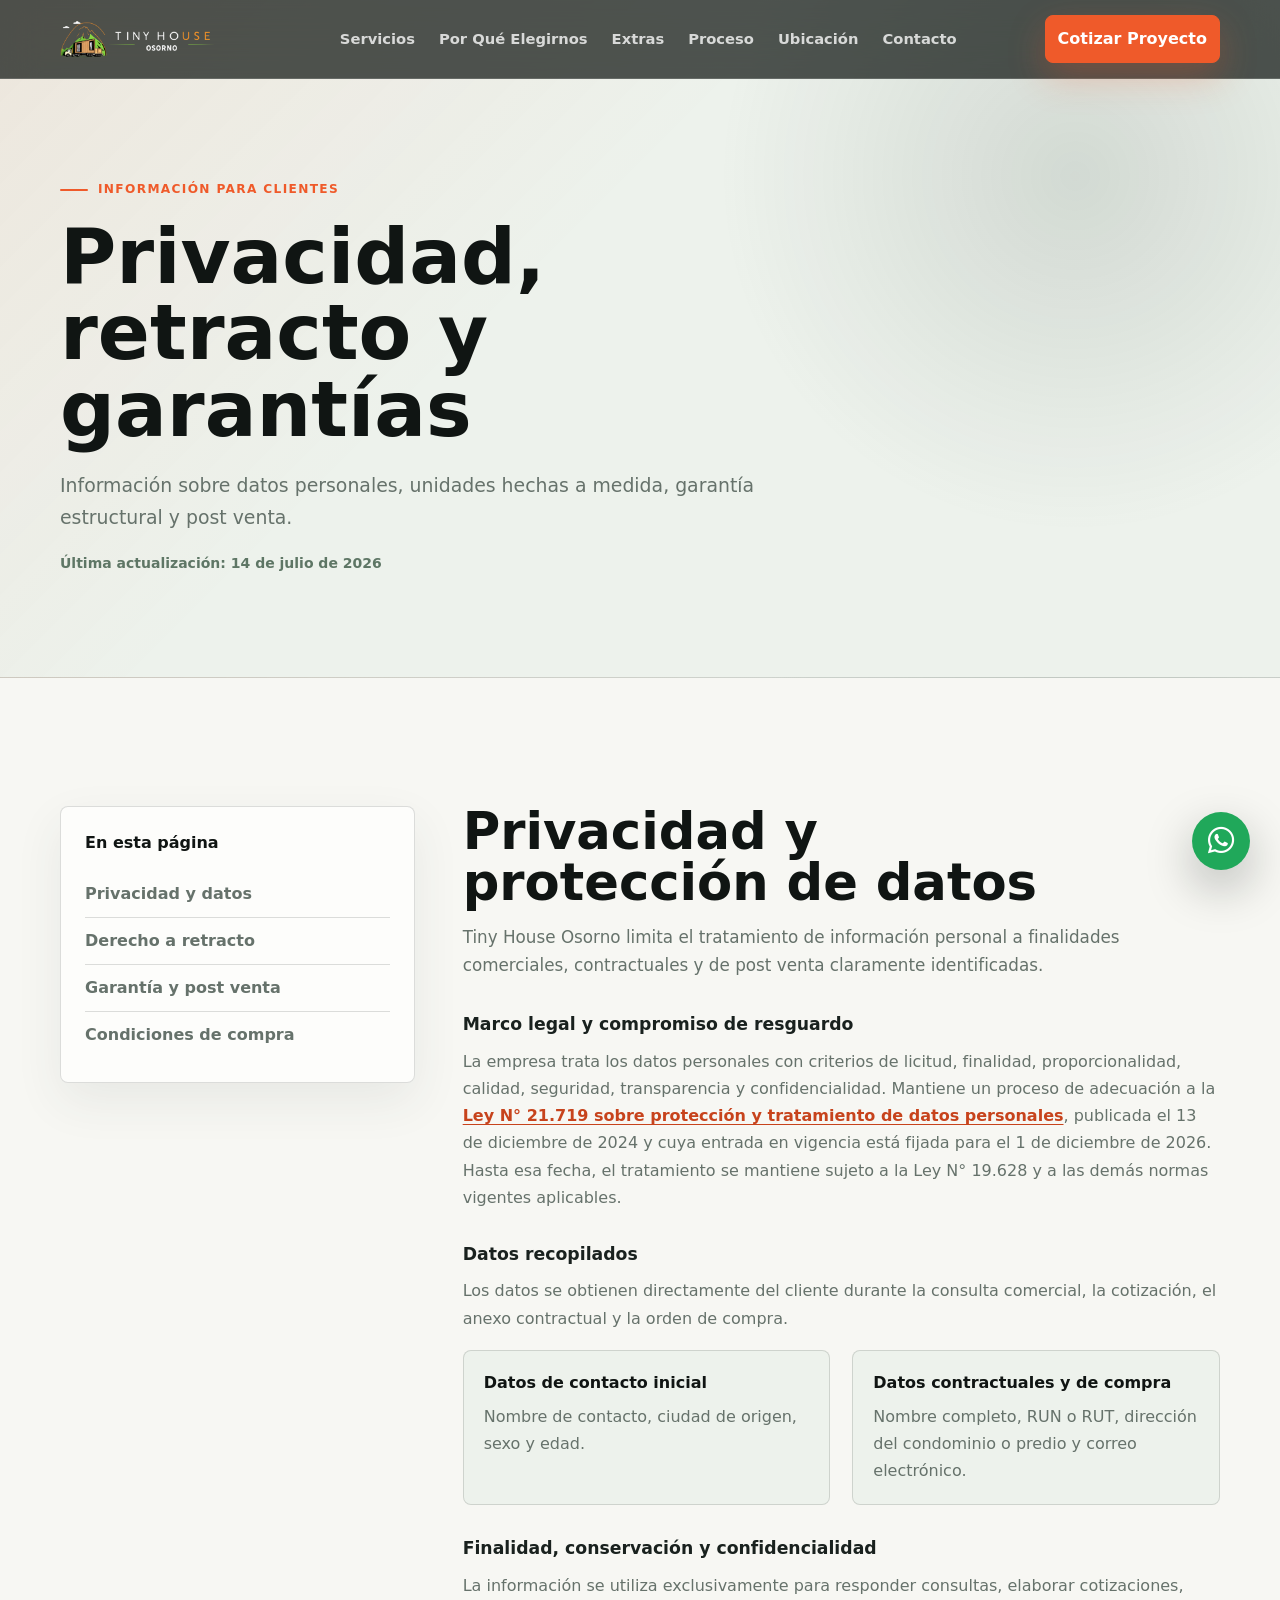
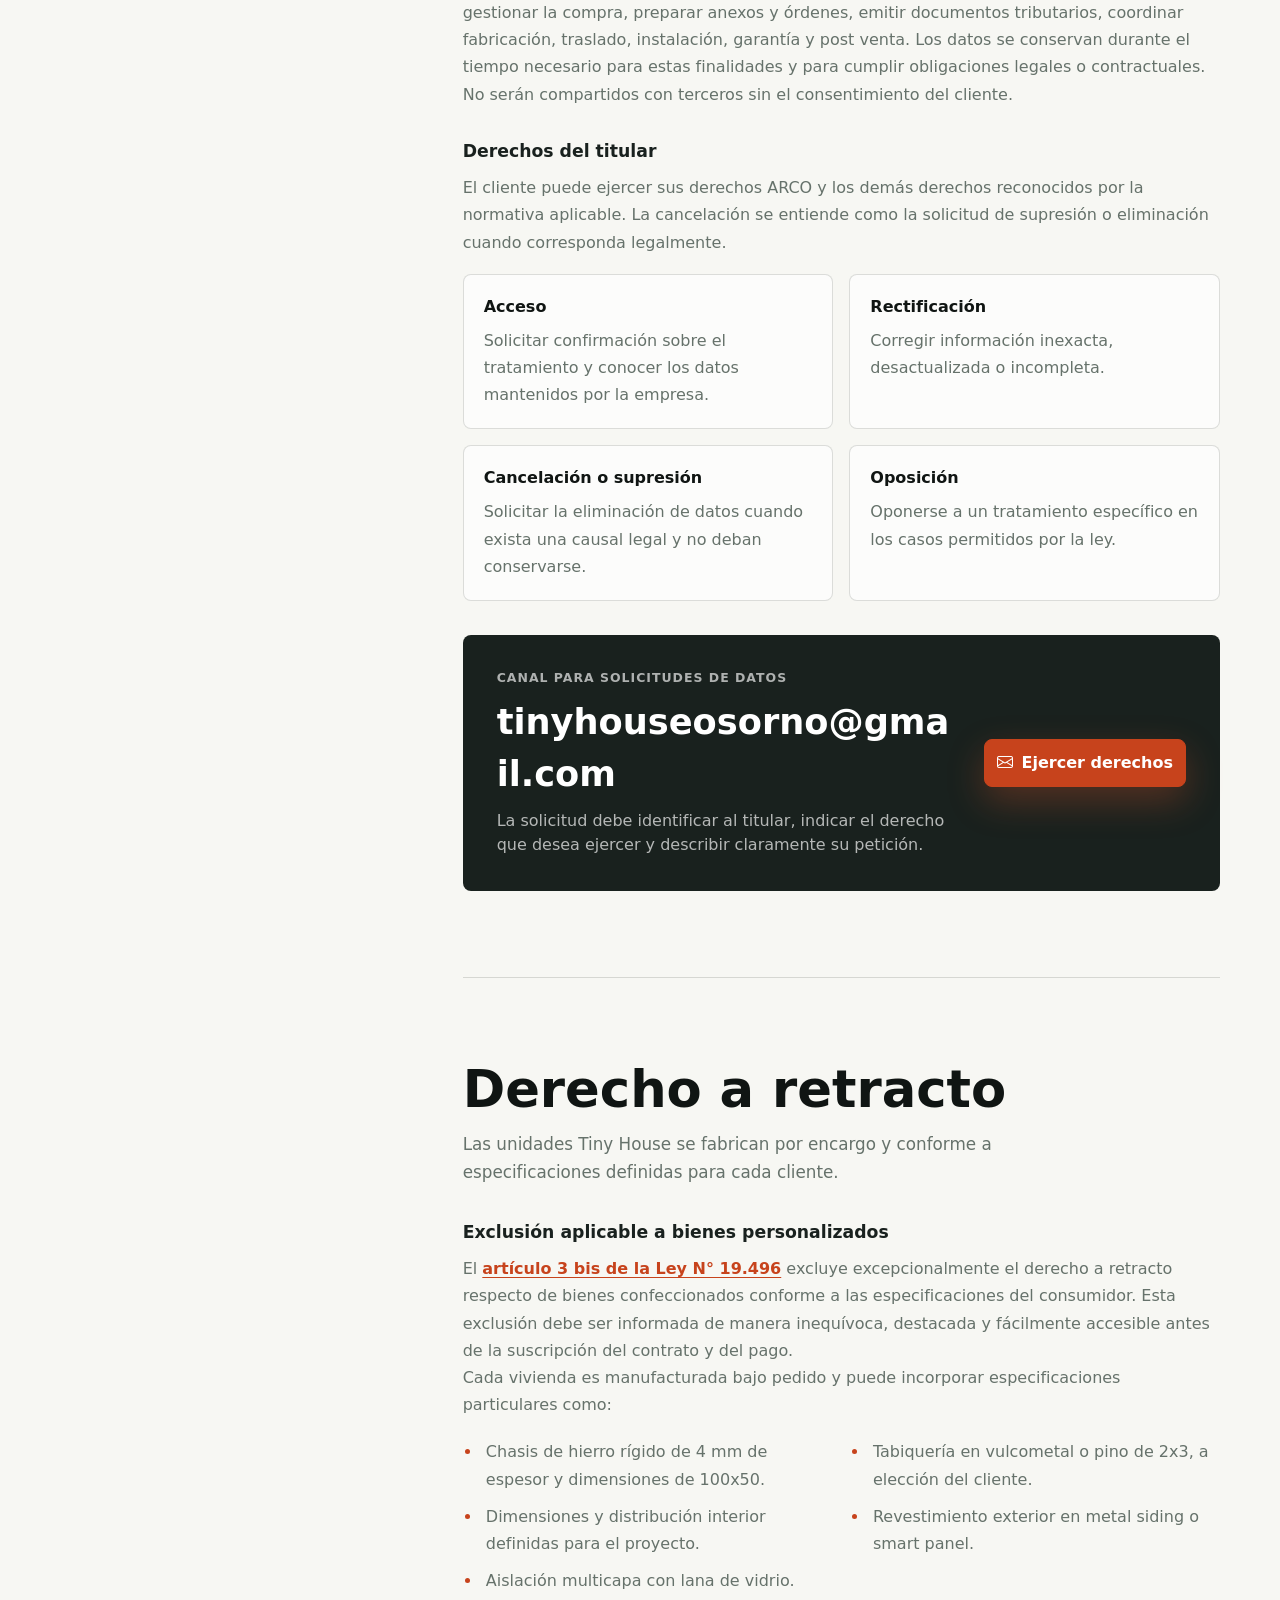
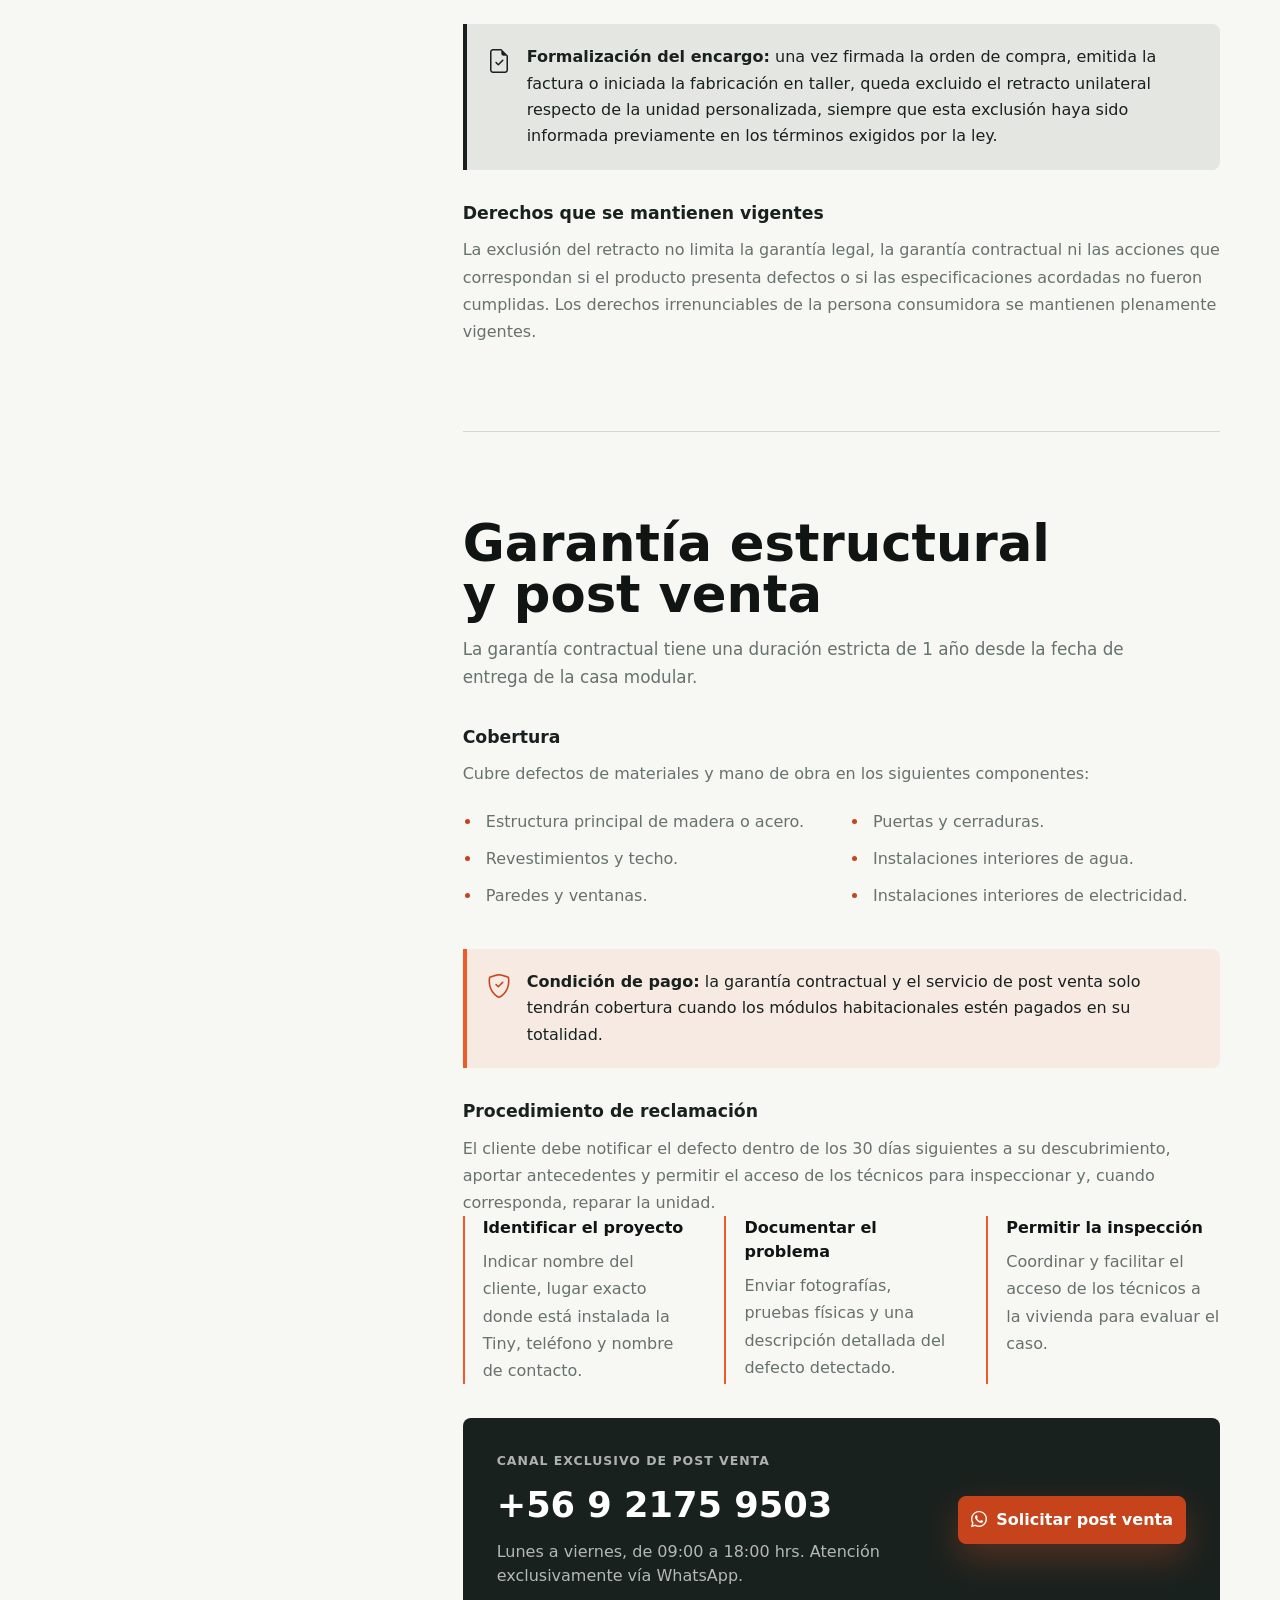
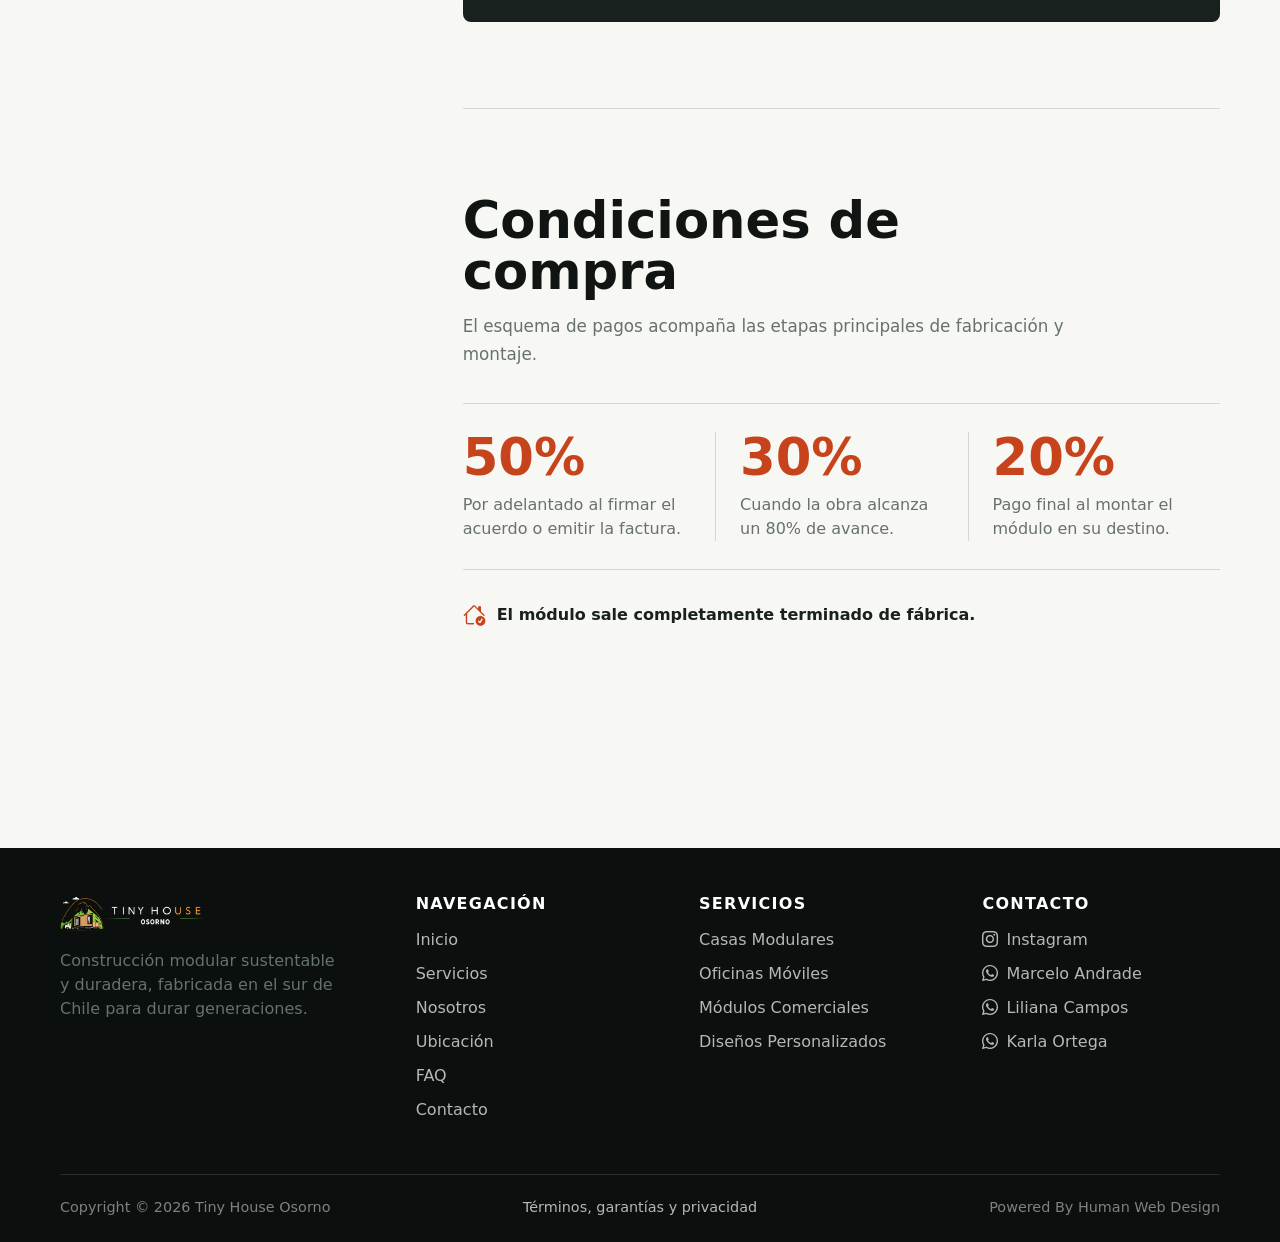
==== privacidad.html @ 7aff0726 "update cta final and privacy policy" ====
<!DOCTYPE html>
<html lang="es">
<head>
  <meta charset="UTF-8">
  <meta name="viewport" content="width=device-width, initial-scale=1.0">
  <meta name="description" content="Política de privacidad, derecho a retracto, garantías y condiciones de post venta de Tiny House Osorno.">
  <title>Privacidad, retracto y garantías | Tiny House Osorno</title>
  <link rel="preconnect" href="https://cdn.jsdelivr.net">
  <link rel="preconnect" href="https://code.jquery.com">
  <link href="https://cdn.jsdelivr.net/npm/bootstrap@5.3.3/dist/css/bootstrap.min.css" rel="stylesheet">
  <link href="https://cdn.jsdelivr.net/npm/bootstrap-icons@1.11.3/font/bootstrap-icons.min.css" rel="stylesheet">
  <link rel="stylesheet" href="assets/css/styles.css?v=20260714-cta">
  <link rel="icon" type="image/x-icon" href="assets/img/favicon.ico">
  <script src="assets/js/script.js?v=20260714-policy" defer></script>
</head>
<body>
  <a class="whatsapp-float" href="https://wa.me/56975494479?text=Hola%20Marcelo%2C%20quiero%20cotizar%20una%20Tiny%20House" target="_blank" rel="noopener" aria-label="Contactar por WhatsApp a Marcelo Andrade">
    <i class="bi bi-whatsapp" aria-hidden="true"></i>
  </a>

  <header class="site-header" id="top">
    <nav class="navbar navbar-expand-lg navbar-dark" aria-label="Navegación principal">
      <div class="container-fluid page-shell">
        <a class="navbar-brand" href="index.html#inicio" aria-label="Tiny House Osorno inicio">
          <img src="assets/img/logo.png" alt="Tiny House Osorno">
        </a>
        <button class="navbar-toggler" type="button" data-bs-toggle="collapse" data-bs-target="#mainNav" data-nav-toggle aria-controls="mainNav" aria-expanded="false" aria-label="Abrir menú">
          <span class="navbar-toggler-icon"></span>
        </button>
        <div class="collapse navbar-collapse" id="mainNav">
          <ul class="navbar-nav mx-auto">
            <li class="nav-item"><a class="nav-link" href="index.html#servicios">Servicios</a></li>
            <li class="nav-item"><a class="nav-link" href="index.html#ingenieria">Por Qué Elegirnos</a></li>
            <li class="nav-item"><a class="nav-link" href="index.html#incluye">Extras</a></li>
            <li class="nav-item"><a class="nav-link" href="index.html#proceso">Proceso</a></li>
            <li class="nav-item"><a class="nav-link" href="index.html#ubicacion">Ubicación</a></li>
            <li class="nav-item"><a class="nav-link" href="index.html#contacto">Contacto</a></li>
          </ul>
          <a class="btn btn-accent btn-nowrap" href="https://wa.me/56975494479?text=Hola%20Marcelo%2C%20quiero%20cotizar%20una%20Tiny%20House" target="_blank" rel="noopener">
            Cotizar Proyecto
          </a>
        </div>
      </div>
    </nav>
  </header>

  <main class="legal-main" id="contenido">
    <section class="legal-hero" aria-labelledby="legalTitle">
      <div class="container-fluid page-shell">
        <div class="legal-hero-copy reveal">
          <span class="section-kicker">Información para clientes</span>
          <h1 id="legalTitle">Privacidad, retracto y garantías</h1>
          <p>Información sobre datos personales, unidades hechas a medida, garantía estructural y post venta.</p>
          <small>Última actualización: 14 de julio de 2026</small>
        </div>
      </div>
    </section>

    <section class="legal-content section-pad">
      <div class="container-fluid page-shell">
        <div class="row g-4 g-lg-5 align-items-start">
          <div class="col-lg-4">
            <nav class="legal-toc reveal" aria-label="Contenido de esta página">
              <strong>En esta página</strong>
              <a href="#datos">Privacidad y datos</a>
              <a href="#retracto">Derecho a retracto</a>
              <a href="#garantia">Garantía y post venta</a>
              <a href="#compra">Condiciones de compra</a>
            </nav>
          </div>

          <div class="col-lg-8 legal-sections">
            <article class="legal-section reveal" id="datos">
              <div class="legal-section-heading">
                <div>
                  <h2>Privacidad y protección de datos</h2>
                  <p>Tiny House Osorno limita el tratamiento de información personal a finalidades comerciales, contractuales y de post venta claramente identificadas.</p>
                </div>
              </div>

              <h3>Marco legal y compromiso de resguardo</h3>
              <p>La empresa trata los datos personales con criterios de licitud, finalidad, proporcionalidad, calidad, seguridad, transparencia y confidencialidad. Mantiene un proceso de adecuación a la <a class="legal-inline-link" href="https://www.bcn.cl/leychile/navegar?idNorma=1209272" target="_blank" rel="noopener noreferrer">Ley N° 21.719 sobre protección y tratamiento de datos personales</a>, publicada el 13 de diciembre de 2024 y cuya entrada en vigencia está fijada para el 1 de diciembre de 2026. Hasta esa fecha, el tratamiento se mantiene sujeto a la Ley N° 19.628 y a las demás normas vigentes aplicables.</p>

              <h3>Datos recopilados</h3>
              <p>Los datos se obtienen directamente del cliente durante la consulta comercial, la cotización, el anexo contractual y la orden de compra.</p>
              <div class="legal-data-groups">
                <div>
                  <strong>Datos de contacto inicial</strong>
                  <p>Nombre de contacto, ciudad de origen, sexo y edad.</p>
                </div>
                <div>
                  <strong>Datos contractuales y de compra</strong>
                  <p>Nombre completo, RUN o RUT, dirección del condominio o predio y correo electrónico.</p>
                </div>
              </div>

              <h3>Finalidad, conservación y confidencialidad</h3>
              <p>La información se utiliza exclusivamente para responder consultas, elaborar cotizaciones, gestionar la compra, preparar anexos y órdenes, emitir documentos tributarios, coordinar fabricación, traslado, instalación, garantía y post venta. Los datos se conservan durante el tiempo necesario para estas finalidades y para cumplir obligaciones legales o contractuales. No serán compartidos con terceros sin el consentimiento del cliente.</p>

              <h3>Derechos del titular</h3>
              <p>El cliente puede ejercer sus derechos ARCO y los demás derechos reconocidos por la normativa aplicable. La cancelación se entiende como la solicitud de supresión o eliminación cuando corresponda legalmente.</p>
              <div class="legal-rights-grid">
                <div><strong>Acceso</strong><p>Solicitar confirmación sobre el tratamiento y conocer los datos mantenidos por la empresa.</p></div>
                <div><strong>Rectificación</strong><p>Corregir información inexacta, desactualizada o incompleta.</p></div>
                <div><strong>Cancelación o supresión</strong><p>Solicitar la eliminación de datos cuando exista una causal legal y no deban conservarse.</p></div>
                <div><strong>Oposición</strong><p>Oponerse a un tratamiento específico en los casos permitidos por la ley.</p></div>
              </div>

              <div class="legal-contact-box legal-email-box">
                <div>
                  <span>Canal para solicitudes de datos</span>
                  <strong>tinyhouseosorno@gmail.com</strong>
                  <p>La solicitud debe identificar al titular, indicar el derecho que desea ejercer y describir claramente su petición.</p>
                </div>
                <a class="btn btn-accent" href="mailto:tinyhouseosorno@gmail.com?subject=Solicitud%20sobre%20datos%20personales">
                  <i class="bi bi-envelope" aria-hidden="true"></i>
                  Ejercer derechos
                </a>
              </div>
            </article>

            <article class="legal-section reveal" id="retracto">
              <div class="legal-section-heading">
                <div>
                  <h2>Derecho a retracto</h2>
                  <p>Las unidades Tiny House se fabrican por encargo y conforme a especificaciones definidas para cada cliente.</p>
                </div>
              </div>

              <h3>Exclusión aplicable a bienes personalizados</h3>
              <p>El <a class="legal-inline-link" href="https://www.sernac.cl/portal/609/w3-article-52791.html" target="_blank" rel="noopener noreferrer">artículo 3 bis de la Ley N° 19.496</a> excluye excepcionalmente el derecho a retracto respecto de bienes confeccionados conforme a las especificaciones del consumidor. Esta exclusión debe ser informada de manera inequívoca, destacada y fácilmente accesible antes de la suscripción del contrato y del pago.</p>

              <p>Cada vivienda es manufacturada bajo pedido y puede incorporar especificaciones particulares como:</p>
              <ul class="legal-list legal-list-columns">
                <li>Chasis de hierro rígido de 4 mm de espesor y dimensiones de 100x50.</li>
                <li>Dimensiones y distribución interior definidas para el proyecto.</li>
                <li>Aislación multicapa con lana de vidrio.</li>
                <li>Tabiquería en vulcometal o pino de 2x3, a elección del cliente.</li>
                <li>Revestimiento exterior en metal siding o smart panel.</li>
              </ul>

              <div class="legal-notice legal-notice-strong">
                <i class="bi bi-file-earmark-check" aria-hidden="true"></i>
                <p><strong>Formalización del encargo:</strong> una vez firmada la orden de compra, emitida la factura o iniciada la fabricación en taller, queda excluido el retracto unilateral respecto de la unidad personalizada, siempre que esta exclusión haya sido informada previamente en los términos exigidos por la ley.</p>
              </div>

              <h3>Derechos que se mantienen vigentes</h3>
              <p>La exclusión del retracto no limita la garantía legal, la garantía contractual ni las acciones que correspondan si el producto presenta defectos o si las especificaciones acordadas no fueron cumplidas. Los derechos irrenunciables de la persona consumidora se mantienen plenamente vigentes.</p>
            </article>

            <article class="legal-section reveal" id="garantia">
              <div class="legal-section-heading">
                <div>
                  <h2>Garantía estructural y post venta</h2>
                  <p>La garantía contractual tiene una duración estricta de 1 año desde la fecha de entrega de la casa modular.</p>
                </div>
              </div>

              <h3>Cobertura</h3>
              <p>Cubre defectos de materiales y mano de obra en los siguientes componentes:</p>
              <ul class="legal-list legal-list-columns">
                <li>Estructura principal de madera o acero.</li>
                <li>Revestimientos y techo.</li>
                <li>Paredes y ventanas.</li>
                <li>Puertas y cerraduras.</li>
                <li>Instalaciones interiores de agua.</li>
                <li>Instalaciones interiores de electricidad.</li>
              </ul>

              <div class="legal-notice">
                <i class="bi bi-shield-check" aria-hidden="true"></i>
                <p><strong>Condición de pago:</strong> la garantía contractual y el servicio de post venta solo tendrán cobertura cuando los módulos habitacionales estén pagados en su totalidad.</p>
              </div>

              <h3>Procedimiento de reclamación</h3>
              <p>El cliente debe notificar el defecto dentro de los 30 días siguientes a su descubrimiento, aportar antecedentes y permitir el acceso de los técnicos para inspeccionar y, cuando corresponda, reparar la unidad.</p>
              <div class="legal-process">
                <div>
                  <strong>Identificar el proyecto</strong>
                  <p>Indicar nombre del cliente, lugar exacto donde está instalada la Tiny, teléfono y nombre de contacto.</p>
                </div>
                <div>
                  <strong>Documentar el problema</strong>
                  <p>Enviar fotografías, pruebas físicas y una descripción detallada del defecto detectado.</p>
                </div>
                <div>
                  <strong>Permitir la inspección</strong>
                  <p>Coordinar y facilitar el acceso de los técnicos a la vivienda para evaluar el caso.</p>
                </div>
              </div>

              <div class="legal-contact-box">
                <div>
                  <span>Canal exclusivo de post venta</span>
                  <strong>+56 9 2175 9503</strong>
                  <p>Lunes a viernes, de 09:00 a 18:00 hrs. Atención exclusivamente vía WhatsApp.</p>
                </div>
                <a class="btn btn-accent" href="https://wa.me/56921759503?text=Hola%2C%20necesito%20iniciar%20una%20solicitud%20de%20post%20venta" target="_blank" rel="noopener noreferrer">
                  <i class="bi bi-whatsapp" aria-hidden="true"></i>
                  Solicitar post venta
                </a>
              </div>
            </article>

            <article class="legal-section reveal" id="compra">
              <div class="legal-section-heading">
                <div>
                  <h2>Condiciones de compra</h2>
                  <p>El esquema de pagos acompaña las etapas principales de fabricación y montaje.</p>
                </div>
              </div>

              <div class="legal-payment-grid" aria-label="Esquema de pagos">
                <div><strong>50%</strong><p>Por adelantado al firmar el acuerdo o emitir la factura.</p></div>
                <div><strong>30%</strong><p>Cuando la obra alcanza un 80% de avance.</p></div>
                <div><strong>20%</strong><p>Pago final al montar el módulo en su destino.</p></div>
              </div>

              <p class="legal-delivery"><i class="bi bi-house-check" aria-hidden="true"></i> El módulo sale completamente terminado de fábrica.</p>
            </article>
          </div>
        </div>
      </div>
    </section>
  </main>

  <footer class="site-footer">
    <div class="container-fluid page-shell">
      <div class="footer-grid">
        <div class="footer-col footer-brand-col">
          <img src="assets/img/logo.png" alt="Tiny House Osorno" class="footer-logo">
          <p>Construcción modular sustentable y duradera, fabricada en el sur de Chile para durar generaciones.</p>
        </div>
        <div class="footer-col">
          <h2>Navegación</h2>
          <a href="index.html#inicio">Inicio</a>
          <a href="index.html#servicios">Servicios</a>
          <a href="index.html#ingenieria">Nosotros</a>
          <a href="index.html#ubicacion">Ubicación</a>
          <a href="index.html#faq">FAQ</a>
          <a href="index.html#contacto">Contacto</a>
        </div>
        <div class="footer-col">
          <h2>Servicios</h2>
          <a href="index.html#servicios">Casas Modulares</a>
          <a href="index.html#servicios">Oficinas Móviles</a>
          <a href="index.html#servicios">Módulos Comerciales</a>
          <a href="index.html#servicios">Diseños Personalizados</a>
        </div>
        <div class="footer-col">
          <h2>Contacto</h2>
          <a href="https://www.instagram.com/tiny.house.osorno/" target="_blank" rel="noopener">
            <i class="bi bi-instagram" aria-hidden="true"></i>
            Instagram
          </a>
          <a href="https://wa.me/56975494479" target="_blank" rel="noopener">
            <i class="bi bi-whatsapp" aria-hidden="true"></i>
            Marcelo Andrade
          </a>
          <a href="https://wa.me/56953952816" target="_blank" rel="noopener">
            <i class="bi bi-whatsapp" aria-hidden="true"></i>
            Liliana Campos
          </a>
          <a href="https://wa.me/56985816887" target="_blank" rel="noopener">
            <i class="bi bi-whatsapp" aria-hidden="true"></i>
            Karla Ortega
          </a>
        </div>
      </div>
      <div class="footer-bottom">
        <p>Copyright © 2026 Tiny House Osorno</p>
        <p><a href="privacidad.html" aria-current="page">Términos, garantías y privacidad</a></p>
        <p><a class="footer-credit-link" href="https://humanwebdesign.cl/" target="_blank" rel="noopener noreferrer">Powered By Human Web Design</a></p>
      </div>
    </div>
  </footer>

  <script src="https://code.jquery.com/jquery-3.7.1.min.js"></script>
  <script src="https://cdn.jsdelivr.net/npm/bootstrap@5.3.3/dist/js/bootstrap.bundle.min.js"></script>
</body>
</html>
---- assets/css/styles.css ----
:root {
  --ink: #101513;
  --ink-2: #19211e;
  --moss: #31453a;
  --moss-soft: #5e7665;
  --mist: #edf2ec;
  --paper: #f7f7f3;
  --line: rgba(16, 21, 19, 0.14);
  --line-dark: rgba(255, 255, 255, 0.14);
  --accent: #ef5a2a;
  --accent-dark: #c7431c;
  --white: #ffffff;
  --muted: #66726b;
  --shadow: 0 28px 70px rgba(16, 21, 19, 0.18);
  --radius: 8px;
  --ease-out: cubic-bezier(0.23, 1, 0.32, 1);
  --ease-in-out: cubic-bezier(0.77, 0, 0.175, 1);
  --header-height: 78px;
}

* {
  box-sizing: border-box;
}

html {
  scroll-behavior: smooth;
}

body {
  margin: 0;
  color: var(--ink);
  background:
    radial-gradient(circle at 12% 8%, rgba(239, 90, 42, 0.09), transparent 28%),
    radial-gradient(circle at 86% 18%, rgba(49, 69, 58, 0.14), transparent 30%),
    var(--paper);
  font-family: system-ui, -apple-system, BlinkMacSystemFont, "Segoe UI", sans-serif;
  line-height: 1.5;
  -webkit-font-smoothing: antialiased;
}

body.nav-open {
  overflow: hidden;
}

img,
iframe,
svg {
  display: block;
}

img {
  max-width: 100%;
}

a {
  color: inherit;
  text-decoration: none;
}

button,
input,
select,
textarea {
  font: inherit;
}

:focus-visible {
  outline: 3px solid rgba(239, 90, 42, 0.75);
  outline-offset: 3px;
}

.page-shell {
  max-width: 1240px;
  margin-inline: auto;
  padding-inline: clamp(18px, 4vw, 40px);
}

.section-pad {
  padding-block: clamp(76px, 10vw, 132px);
}

section[id] {
  scroll-margin-top: calc(var(--header-height) + 12px);
}

.section-kicker {
  display: inline-flex;
  align-items: center;
  gap: 10px;
  color: var(--accent);
  font-size: 0.76rem;
  font-weight: 850;
  letter-spacing: 0.11em;
  text-transform: uppercase;
  margin-bottom: 14px;
}

.section-kicker::before {
  content: "";
  width: 28px;
  height: 2px;
  border-radius: 999px;
  background: currentColor;
}

h1,
h2,
h3 {
  margin: 0;
  letter-spacing: 0;
  line-height: 1;
  font-weight: 850;
}

h1 {
  max-width: 13.4ch;
  font-size: clamp(3rem, 7.4vw, 6rem);
}

h2 {
  max-width: 13ch;
  font-size: clamp(2.2rem, 5vw, 4.8rem);
}

h3 {
  font-size: clamp(1.22rem, 2vw, 1.65rem);
}

p {
  margin: 0;
  color: var(--muted);
}

.section-head {
  display: grid;
  gap: 18px;
  max-width: 760px;
  margin-bottom: clamp(34px, 5vw, 58px);
}

.section-head p {
  max-width: 58ch;
  font-size: 1.05rem;
}

.btn {
  --bs-btn-border-radius: var(--radius);
  display: inline-flex;
  min-height: 48px;
  align-items: center;
  justify-content: center;
  gap: 9px;
  font-weight: 850;
  border-width: 1px;
  transition:
    transform 160ms var(--ease-out),
    background-color 180ms var(--ease-out),
    border-color 180ms var(--ease-out),
    color 180ms var(--ease-out),
    box-shadow 180ms var(--ease-out);
}

.btn:active,
.filter-chip:active,
.timeline-step:active {
  transform: scale(0.97);
}

.btn-accent {
  --bs-btn-color: var(--white);
  --bs-btn-bg: var(--accent);
  --bs-btn-border-color: var(--accent);
  --bs-btn-hover-color: var(--white);
  --bs-btn-hover-bg: var(--accent-dark);
  --bs-btn-hover-border-color: var(--accent-dark);
  box-shadow: 0 14px 36px rgba(239, 90, 42, 0.28);
}

.btn-ghost {
  --bs-btn-color: var(--white);
  --bs-btn-border-color: rgba(255, 255, 255, 0.44);
  --bs-btn-hover-color: var(--white);
  --bs-btn-hover-bg: rgba(255, 255, 255, 0.12);
  --bs-btn-hover-border-color: rgba(255, 255, 255, 0.86);
}

.btn-nowrap {
  white-space: nowrap;
}

.reveal {
  opacity: 0;
  transform: translateY(18px);
  transition:
    opacity 620ms var(--ease-out),
    transform 620ms var(--ease-out);
}

.reveal.is-visible {
  opacity: 1;
  transform: translateY(0);
}

.site-header {
  position: fixed;
  inset: 0 0 auto;
  z-index: 100;
  background: rgba(16, 21, 19, 0.72);
  border-bottom: 1px solid var(--line-dark);
  backdrop-filter: blur(18px) saturate(1.35);
  -webkit-backdrop-filter: blur(18px) saturate(1.35);
}

.navbar {
  min-height: var(--header-height);
  padding-block: 12px;
}

.navbar > .page-shell {
  display: flex;
  align-items: center;
  justify-content: space-between;
  gap: 16px;
}

.navbar-brand {
  flex: 0 1 160px;
  max-width: 160px;
  min-width: 0;
}

.navbar-brand img {
  width: 100%;
  height: auto;
  max-height: 54px;
  object-fit: contain;
}

.navbar-nav {
  gap: 8px;
}

.navbar .nav-link {
  color: rgba(255, 255, 255, 0.78);
  font-size: 0.92rem;
  font-weight: 750;
  padding-inline: 12px;
}

.navbar .nav-link:hover,
.navbar .nav-link:focus {
  color: var(--white);
}

.navbar-toggler {
  flex: 0 0 auto;
  border-color: rgba(255, 255, 255, 0.22);
}

.whatsapp-float {
  position: fixed;
  right: clamp(16px, 3vw, 30px);
  bottom: clamp(16px, 3vw, 30px);
  z-index: 120;
  display: grid;
  place-items: center;
  width: 58px;
  aspect-ratio: 1;
  color: var(--white);
  background: #20a85a;
  border-radius: 50%;
  box-shadow: 0 18px 48px rgba(16, 21, 19, 0.28);
  transition:
    transform 180ms var(--ease-out),
    box-shadow 180ms var(--ease-out);
}

.whatsapp-float i {
  font-size: 1.65rem;
}

.hero-section {
  position: relative;
  min-height: 100dvh;
  overflow: hidden;
  color: var(--white);
  isolation: isolate;
}

.hero-media {
  position: absolute;
  inset: 0;
  width: 100%;
  height: 100%;
  z-index: -3;
  margin: 0;
  background-position: center;
  background-size: cover;
  background-repeat: no-repeat;
  transform: scale(1.04);
  animation: heroDrift 18s var(--ease-in-out) infinite alternate;
}

.hero-slide {
  position: absolute;
  inset: 0;
  width: 100%;
  height: 100%;
  opacity: 0;
  object-fit: cover;
  object-position: center;
  transform: scale(1.01);
  transition: opacity 1200ms var(--ease-in-out);
}

.hero-slide.active {
  opacity: 1;
}

.hero-media img,
.model-image img,
.workshop-photo img,
.workshop-thumb img {
  width: 100%;
  height: 100%;
  object-fit: cover;
}

.hero-veils {
  position: absolute;
  inset: 0;
  width: 100%;
  height: 100%;
  z-index: -2;
  background:
    linear-gradient(90deg, rgba(16, 21, 19, 0.94), rgba(16, 21, 19, 0.57) 48%, rgba(16, 21, 19, 0.28)),
    linear-gradient(180deg, rgba(16, 21, 19, 0.18), rgba(16, 21, 19, 0.86));
}

.hero-veils::after,
.location-section::before,
.timeline-section::before {
  content: "";
  position: absolute;
  inset: 0;
  pointer-events: none;
  background:
    repeating-linear-gradient(90deg, rgba(255, 255, 255, 0.06) 0 1px, transparent 1px 120px),
    repeating-linear-gradient(0deg, rgba(255, 255, 255, 0.05) 0 1px, transparent 1px 120px);
  mask-image: linear-gradient(90deg, black, transparent 72%);
}

.hero-content {
  min-height: 100dvh;
  display: grid;
  grid-template-columns: minmax(0, 1fr) minmax(280px, 360px);
  align-items: end;
  gap: clamp(28px, 5vw, 72px);
  padding-top: calc(var(--header-height) + 58px);
  padding-bottom: clamp(34px, 7vw, 82px);
}

.hero-copy p {
  max-width: 48ch;
  margin-top: 22px;
  color: rgba(255, 255, 255, 0.78);
  font-size: clamp(1rem, 2vw, 1.22rem);
}

.hero-actions {
  display: flex;
  flex-wrap: wrap;
  gap: 12px;
  margin-top: 30px;
}

.hero-panel {
  display: grid;
  gap: 14px;
  padding: 18px;
  border: 1px solid rgba(255, 255, 255, 0.22);
  border-radius: var(--radius);
  background: rgba(16, 21, 19, 0.52);
  backdrop-filter: blur(18px);
  -webkit-backdrop-filter: blur(18px);
}

.hero-panel div {
  display: grid;
  gap: 3px;
  padding: 16px;
  border-radius: calc(var(--radius) - 2px);
  background: rgba(255, 255, 255, 0.08);
}

.hero-panel span {
  color: rgba(255, 255, 255, 0.58);
  font-size: 0.78rem;
  font-weight: 850;
  text-transform: uppercase;
}

.hero-panel strong {
  color: var(--white);
  font-size: 1.15rem;
}

.intro-band {
  padding-block: clamp(58px, 8vw, 90px);
  color: var(--white);
  background:
    linear-gradient(120deg, rgba(239, 90, 42, 0.16), transparent 42%),
    var(--ink);
}

.intro-layout {
  display: grid;
  grid-template-columns: 1.2fr 0.8fr;
  gap: clamp(26px, 6vw, 80px);
  align-items: end;
}

.intro-band h2 {
  max-width: 14ch;
  font-size: clamp(2rem, 4.5vw, 4rem);
}

.intro-band p {
  color: rgba(255, 255, 255, 0.72);
  font-size: 1.07rem;
}

.models-section,
.inclusions-section,
.faq-section {
  background: linear-gradient(180deg, var(--paper), var(--mist));
}

.filter-bar {
  display: flex;
  flex-wrap: wrap;
  gap: 10px;
  margin-bottom: 30px;
}

.filter-select-wrap {
  display: none;
  margin-bottom: 24px;
}

.filter-select-wrap label {
  display: block;
  margin-bottom: 8px;
  color: var(--muted);
  font-size: 0.78rem;
  font-weight: 900;
  text-transform: uppercase;
}

.filter-select {
  width: 100%;
  min-height: 46px;
  padding: 0 42px 0 14px;
  color: var(--ink);
  border: 1px solid var(--line);
  border-radius: var(--radius);
  background:
    linear-gradient(45deg, transparent 50%, var(--accent) 50%) calc(100% - 18px) 19px / 7px 7px no-repeat,
    linear-gradient(135deg, var(--accent) 50%, transparent 50%) calc(100% - 13px) 19px / 7px 7px no-repeat,
    rgba(255, 255, 255, 0.88);
  font-weight: 850;
  appearance: none;
}

.filter-chip {
  min-height: 42px;
  padding: 0 16px;
  color: var(--ink);
  background: rgba(255, 255, 255, 0.64);
  border: 1px solid var(--line);
  border-radius: 999px;
  font-weight: 850;
  transition:
    transform 160ms var(--ease-out),
    color 180ms var(--ease-out),
    background-color 180ms var(--ease-out),
    border-color 180ms var(--ease-out);
}

.filter-chip.active {
  color: var(--white);
  background: var(--ink);
  border-color: var(--ink);
}

.model-grid {
  display: grid;
  grid-template-columns: repeat(12, minmax(0, 1fr));
  gap: clamp(18px, 3vw, 30px);
  align-items: stretch;
}

.model-card {
  grid-column: span 6;
  height: 100%;
  overflow: hidden;
  border: 1px solid var(--line);
  border-radius: var(--radius);
  background: rgba(255, 255, 255, 0.78);
  box-shadow: 0 16px 46px rgba(16, 21, 19, 0.08);
}

.model-card-large {
  grid-row: span 2;
}

.model-card-offset {
  transform: translateY(24px);
}

.model-card-wide {
  grid-column: span 6;
  background: var(--ink);
  color: var(--white);
}

.model-card.is-hidden {
  display: none;
}

.model-card-wide p,
.model-card-wide li {
  color: rgba(255, 255, 255, 0.7);
}

.model-image {
  height: clamp(210px, 24vw, 310px);
  margin: 0;
  overflow: hidden;
  background:
    linear-gradient(145deg, rgba(239, 90, 42, 0.22), transparent 48%),
    linear-gradient(135deg, var(--moss), var(--ink));
}

.model-body {
  display: grid;
  gap: 16px;
  padding: clamp(22px, 3vw, 30px);
}

.model-meta {
  width: fit-content;
  max-width: 100%;
  padding: 6px 10px;
  color: var(--accent);
  border: 1px solid rgba(239, 90, 42, 0.36);
  border-radius: 999px;
  font-size: 0.78rem;
  font-weight: 900;
}

.model-body ul,
.check-list {
  display: grid;
  gap: 10px;
  padding: 0;
  margin: 0;
  list-style: none;
}

.model-body li,
.check-list li {
  position: relative;
  padding-left: 24px;
  color: var(--muted);
}

.model-quote-btn {
  display: inline-flex;
  width: fit-content;
  min-height: 42px;
  align-items: center;
  justify-content: center;
  gap: 8px;
  margin-top: 2px;
  padding: 0 18px;
  color: var(--ink);
  border: 1px solid rgba(16, 21, 19, 0.2);
  border-radius: 999px;
  background: rgba(255, 255, 255, 0.58);
  font-weight: 900;
  transition:
    transform 160ms var(--ease-out),
    color 180ms var(--ease-out),
    background-color 180ms var(--ease-out),
    border-color 180ms var(--ease-out),
    box-shadow 180ms var(--ease-out);
}

.model-quote-btn:hover,
.model-quote-btn:focus {
  color: var(--white);
  background: var(--accent);
  border-color: var(--accent);
  box-shadow: 0 12px 28px rgba(239, 90, 42, 0.22);
}

.model-quote-btn:active {
  transform: scale(0.97);
}

.model-body li::before,
.check-list li::before {
  content: "\F26A";
  position: absolute;
  left: 0;
  top: 1px;
  color: var(--accent);
  font-family: "bootstrap-icons";
}

.portfolio-carousel {
  display: grid;
  grid-template-columns: 52px minmax(0, 1fr) 52px;
  gap: clamp(12px, 2vw, 22px);
  align-items: center;
}

.portfolio-viewport {
  min-width: 0;
  overflow: hidden;
}

.portfolio-track {
  display: flex;
  gap: 24px;
  transform: translate3d(0, 0, 0);
  transition: transform 520ms var(--ease-out);
  will-change: transform;
}

.portfolio-card {
  flex: 0 0 calc((100% - 48px) / 3);
  min-width: 0;
  overflow: hidden;
  border: 1px solid var(--line);
  border-radius: var(--radius);
  background: rgba(255, 255, 255, 0.82);
  box-shadow: 0 16px 42px rgba(16, 21, 19, 0.08);
  cursor: pointer;
  transition:
    transform 220ms var(--ease-out),
    border-color 220ms var(--ease-out),
    box-shadow 220ms var(--ease-out);
}

.portfolio-card:focus-visible {
  outline: 3px solid rgba(239, 90, 42, 0.75);
  outline-offset: 4px;
}

.portfolio-image {
  height: clamp(180px, 20vw, 250px);
  margin: 0;
  overflow: hidden;
  background: var(--moss);
}

.portfolio-image img {
  width: 100%;
  height: 100%;
  object-fit: cover;
  transition: transform 620ms var(--ease-out);
}

.portfolio-body {
  display: grid;
  gap: 12px;
  min-height: 250px;
  align-content: start;
  padding: clamp(18px, 2.2vw, 26px);
}

.portfolio-body p {
  font-size: 0.94rem;
}

.portfolio-body .portfolio-price {
  margin-top: -4px;
  margin-bottom: 2px;
  color: var(--accent);
  font-size: 0.9rem;
  font-weight: 800;
  line-height: 1.25;
}

.portfolio-body h3 {
  min-height: 2em;
}

.portfolio-actions {
  display: grid;
  grid-template-columns: minmax(0, 1fr) auto;
  gap: 10px;
  align-items: center;
  margin-top: auto;
}

.model-detail-btn {
  display: inline-flex;
  width: fit-content;
  align-items: center;
  gap: 8px;
  margin-top: 0;
  padding-top: 0;
  color: var(--ink);
  font-weight: 900;
}

.model-detail-btn i {
  color: var(--accent);
  transition: transform 180ms var(--ease-out);
}

.portfolio-quote {
  display: inline-flex;
  min-height: 38px;
  align-items: center;
  justify-content: center;
  padding: 0 14px;
  color: var(--white);
  border: 1px solid var(--accent);
  border-radius: var(--radius);
  background: var(--accent);
  font-size: 0.88rem;
  font-weight: 900;
  transition:
    transform 160ms var(--ease-out),
    background-color 180ms var(--ease-out),
    border-color 180ms var(--ease-out);
}

.portfolio-quote:hover,
.portfolio-quote:focus {
  color: var(--white);
  border-color: var(--accent-dark);
  background: var(--accent-dark);
}

.portfolio-quote:active {
  transform: scale(0.97);
}

.portfolio-arrow {
  display: grid;
  place-items: center;
  width: 52px;
  aspect-ratio: 1;
  padding: 0;
  color: var(--ink);
  border: 1px solid var(--line);
  border-radius: 50%;
  background: rgba(255, 255, 255, 0.82);
  transition:
    transform 160ms var(--ease-out),
    color 180ms var(--ease-out),
    background-color 180ms var(--ease-out),
    opacity 180ms var(--ease-out);
}

.portfolio-arrow svg {
  width: 24px;
  height: 24px;
}

.portfolio-arrow:disabled {
  opacity: 0.34;
  cursor: not-allowed;
}

.portfolio-status {
  margin-top: 16px;
  color: var(--muted);
  text-align: center;
  font-size: 0.86rem;
  font-weight: 800;
}

.engineering-section,
.timeline-section,
.contact-section {
  position: relative;
  overflow: hidden;
  color: var(--white);
  background:
    linear-gradient(145deg, rgba(239, 90, 42, 0.12), transparent 36%),
    var(--ink);
}

.engineering-section p,
.timeline-section p,
.contact-section p {
  color: rgba(255, 255, 255, 0.68);
}

.sticky-copy {
  position: sticky;
  top: calc(var(--header-height) + 28px);
}

.workshop-photo {
  height: 260px;
  margin: 30px 0 0;
  overflow: hidden;
  border: 1px solid var(--line-dark);
  border-radius: var(--radius);
  transform: rotate(-1.5deg);
}

.spec-stack {
  display: grid;
  gap: 16px;
}

.spec-item {
  display: grid;
  grid-template-columns: 52px 1fr;
  gap: 18px;
  padding: clamp(20px, 3vw, 30px);
  border: 1px solid var(--line-dark);
  border-radius: var(--radius);
  background: rgba(255, 255, 255, 0.06);
  transition:
    transform 220ms var(--ease-out),
    background-color 220ms var(--ease-out),
    border-color 220ms var(--ease-out);
}

.spec-item i {
  display: grid;
  place-items: center;
  width: 52px;
  aspect-ratio: 1;
  color: var(--white);
  background: var(--accent);
  border-radius: var(--radius);
  font-size: 1.3rem;
}

.spec-item h3 {
  margin-bottom: 10px;
}

.trust-layout {
  display: grid;
  grid-template-columns: minmax(0, 0.92fr) minmax(0, 1.08fr);
  gap: clamp(38px, 7vw, 92px);
  align-items: center;
}

.trust-copy > p {
  max-width: 52ch;
  margin-top: 22px;
  font-size: 1.05rem;
}

.trust-proof {
  display: grid;
  gap: 16px;
}

.trust-stat,
.trust-service {
  display: grid;
  gap: 22px;
  align-items: center;
  padding: clamp(24px, 4vw, 38px);
  border: 1px solid var(--line-dark);
  border-radius: var(--radius);
  background: rgba(255, 255, 255, 0.07);
}

.trust-stat {
  grid-template-columns: auto 1fr;
}

.trust-stat strong {
  color: var(--accent);
  font-size: clamp(3.5rem, 8vw, 6.8rem);
  line-height: 0.82;
}

.trust-stat h3,
.trust-service h3 {
  margin-bottom: 10px;
}

.trust-service {
  grid-template-columns: 58px 1fr;
}

.trust-service i {
  display: grid;
  place-items: center;
  width: 58px;
  aspect-ratio: 1;
  color: var(--white);
  border-radius: var(--radius);
  background: var(--accent);
  font-size: 1.5rem;
}

.trust-closing {
  max-width: 54ch;
  padding: 12px 4px 0;
}

.manufacturing-section {
  background: linear-gradient(180deg, var(--paper), var(--mist));
}

.manufacturing-grid {
  display: grid;
  grid-template-columns: repeat(12, minmax(0, 1fr));
  gap: clamp(18px, 3vw, 30px);
}

.manufacturing-feature,
.manufacturing-tile {
  overflow: hidden;
  border: 1px solid var(--line);
  border-radius: var(--radius);
  background: rgba(255, 255, 255, 0.82);
  box-shadow: 0 18px 46px rgba(16, 21, 19, 0.08);
}

.manufacturing-feature {
  grid-column: span 7;
  grid-row: span 2;
  display: grid;
  grid-template-rows: minmax(420px, 1fr) auto;
}

.manufacturing-tile {
  grid-column: span 5;
  display: grid;
  grid-template-columns: minmax(150px, 0.82fr) minmax(0, 1.18fr);
  min-height: 270px;
}

.manufacturing-feature figure,
.manufacturing-tile figure {
  min-height: 0;
  margin: 0;
  overflow: hidden;
  background: var(--moss);
}

.manufacturing-feature img,
.manufacturing-tile img {
  width: 100%;
  height: 100%;
  object-fit: cover;
}

.manufacturing-feature > div,
.manufacturing-tile > div {
  display: grid;
  align-content: center;
  gap: 12px;
  padding: clamp(22px, 3vw, 34px);
}

.manufacturing-feature span {
  color: var(--accent);
  font-size: 0.78rem;
  font-weight: 900;
  text-transform: uppercase;
}

.model-modal .modal-dialog {
  width: min(94vw, 1180px);
  max-width: min(94vw, 1180px);
}

.model-modal .modal-content {
  overflow: hidden;
  color: var(--ink);
  border: 1px solid var(--line);
  border-radius: var(--radius);
  background: var(--paper);
  box-shadow: 0 28px 80px rgba(16, 21, 19, 0.3);
}

.model-modal .modal-header {
  align-items: center;
  gap: 18px;
  padding: 18px clamp(18px, 3vw, 30px);
  border-bottom-color: var(--line);
}

.modal-kicker {
  display: block;
  margin-bottom: 5px;
  color: var(--accent);
  font-size: 0.7rem;
  font-weight: 900;
  text-transform: uppercase;
}

.model-modal .modal-title {
  max-width: none;
  font-size: clamp(1.35rem, 3vw, 2rem);
  line-height: 1.08;
}

.model-modal .modal-body {
  padding: 0;
}

.model-modal-panel[hidden] {
  display: none;
}

.model-modal-grid {
  display: grid;
  grid-template-columns: minmax(0, 1.18fr) minmax(320px, 0.82fr);
  min-height: min(620px, 76dvh);
}

.model-gallery,
.model-gallery .carousel-inner,
.model-gallery .carousel-item {
  height: 100%;
  min-height: 460px;
}

.model-gallery .carousel-item img {
  width: 100%;
  height: 100%;
  object-fit: cover;
  background: var(--moss);
}

.model-gallery .carousel-control-prev,
.model-gallery .carousel-control-next {
  width: 64px;
  opacity: 1;
}

.model-gallery .carousel-control-prev-icon,
.model-gallery .carousel-control-next-icon {
  width: 42px;
  height: 42px;
  border: 1px solid rgba(255, 255, 255, 0.42);
  border-radius: 50%;
  background-color: rgba(16, 21, 19, 0.62);
  background-size: 18px;
}

.model-modal-copy {
  display: grid;
  align-content: center;
  gap: 18px;
  padding: clamp(26px, 4vw, 48px);
}

.model-modal-meta {
  display: flex;
  flex-wrap: wrap;
  align-items: center;
  gap: 10px;
}

.model-modal-size {
  width: fit-content;
  padding: 6px 10px;
  color: var(--accent);
  border: 1px solid rgba(239, 90, 42, 0.34);
  border-radius: 999px;
  font-size: 0.78rem;
  font-weight: 900;
}

.model-modal-price {
  padding-left: 10px;
  color: var(--accent);
  border-left: 1px solid rgba(16, 21, 19, 0.2);
  font-size: 0.8rem;
  font-weight: 800;
  line-height: 1.2;
}

.model-modal-copy h3 {
  font-size: clamp(1.6rem, 3vw, 2.6rem);
}

.model-spec-list {
  display: grid;
  gap: 10px;
  padding: 0;
  margin: 2px 0 0;
  list-style: none;
}

.model-spec-list li {
  position: relative;
  padding-left: 24px;
  color: var(--muted);
}

.model-spec-list li::before {
  content: "\F26A";
  position: absolute;
  left: 0;
  top: 1px;
  color: var(--accent);
  font-family: "bootstrap-icons";
}

.model-modal-quote {
  width: 100%;
  margin-top: 4px;
}

.compare-layout {
  display: grid;
  grid-template-columns: 0.95fr 1.25fr 0.95fr;
  gap: clamp(18px, 3vw, 28px);
  align-items: stretch;
}

.compare-card {
  min-height: 100%;
  display: grid;
  align-content: start;
  gap: 18px;
  padding: clamp(22px, 3vw, 30px);
  border: 1px solid var(--line);
  border-radius: var(--radius);
  background: rgba(255, 255, 255, 0.78);
  box-shadow: 0 16px 40px rgba(16, 21, 19, 0.07);
}

.compare-card.service {
  color: var(--white);
  background: var(--moss);
  border-color: rgba(255, 255, 255, 0.12);
  transform: translateY(-18px);
}

.compare-card.service li {
  color: rgba(255, 255, 255, 0.78);
}

.compare-label {
  color: var(--accent);
  font-size: 0.78rem;
  font-weight: 900;
  text-transform: uppercase;
}

.timeline-shell {
  display: grid;
  grid-template-columns: minmax(0, 1fr) minmax(300px, 460px);
  gap: clamp(24px, 4vw, 54px);
  align-items: center;
}

.timeline-rail {
  position: relative;
  display: grid;
  grid-template-columns: repeat(8, 1fr);
  gap: 10px;
}

.timeline-rail::before {
  content: "";
  position: absolute;
  left: 0;
  right: 0;
  top: 50%;
  height: 1px;
  background: var(--line-dark);
}

.timeline-step {
  position: relative;
  z-index: 1;
  display: grid;
  place-items: center;
  width: 56px;
  aspect-ratio: 1;
  justify-self: center;
  color: rgba(255, 255, 255, 0.7);
  background: #1d2722;
  border: 1px solid var(--line-dark);
  border-radius: 50%;
  font-weight: 900;
  transition:
    transform 160ms var(--ease-out),
    background-color 180ms var(--ease-out),
    color 180ms var(--ease-out),
    border-color 180ms var(--ease-out);
}

.timeline-step.active {
  color: var(--white);
  background: var(--accent);
  border-color: var(--accent);
  transform: scale(1.08);
}

.timeline-card {
  min-height: 320px;
  display: grid;
  align-content: center;
  gap: 20px;
  padding: clamp(28px, 4vw, 42px);
  border: 1px solid var(--line-dark);
  border-radius: var(--radius);
  background: rgba(255, 255, 255, 0.07);
}

.timeline-card span {
  color: var(--accent);
  font-weight: 900;
  text-transform: uppercase;
}

.timeline-card h3 {
  font-size: clamp(1.9rem, 4vw, 3.4rem);
}

.timeline-card.is-changing {
  animation: contentSwap 240ms var(--ease-out);
}

.timeline-meter {
  height: 3px;
  overflow: hidden;
  border-radius: 999px;
  background: rgba(255, 255, 255, 0.12);
}

.timeline-meter span {
  display: block;
  width: 0;
  height: 100%;
  background: var(--accent);
}

.timeline-card.is-running .timeline-meter span {
  animation: timelineFill 4s linear forwards;
}

.location-section {
  position: relative;
  overflow: hidden;
  background: var(--paper);
}

.location-section::after {
  content: "";
  position: absolute;
  inset: 0;
  z-index: 0;
  pointer-events: none;
  background:
    linear-gradient(rgba(247, 247, 243, 0.72), rgba(247, 247, 243, 0.72)),
    url("../img/taller.jpg") center / cover no-repeat;
}

.location-section > .page-shell {
  position: relative;
  z-index: 2;
}

.location-section::before {
  z-index: 1;
  opacity: 0.22;
  background:
    repeating-linear-gradient(90deg, rgba(16, 21, 19, 0.08) 0 1px, transparent 1px 120px),
    repeating-linear-gradient(0deg, rgba(16, 21, 19, 0.06) 0 1px, transparent 1px 120px);
}

.map-grid {
  position: relative;
  z-index: 1;
  display: grid;
  grid-template-columns: repeat(2, minmax(0, 1fr));
  gap: clamp(18px, 4vw, 34px);
}

.map-card {
  overflow: hidden;
  border: 1px solid var(--line);
  border-radius: var(--radius);
  background: rgba(255, 255, 255, 0.92);
  box-shadow: var(--shadow);
}

.map-card:nth-child(2) {
  transform: translateY(34px);
}

.workshop-thumb {
  height: 190px;
  margin: 0;
  overflow: hidden;
  background: var(--moss);
}

.map-label {
  display: flex;
  align-items: center;
  justify-content: space-between;
  gap: 18px;
  padding: 18px 20px;
  border-bottom: 1px solid var(--line);
}

.map-label span {
  color: var(--accent);
  font-size: 0.78rem;
  font-weight: 900;
  text-transform: uppercase;
}

.map-label strong {
  display: block;
  margin-top: 3px;
  font-size: 1.1rem;
}

.map-card iframe {
  width: 100%;
  height: 350px;
  border: 0;
  filter: grayscale(0.1) contrast(1.02);
}

.faq-list {
  display: grid;
  gap: 12px;
}

.faq-item {
  overflow: hidden;
  border: 1px solid var(--line);
  border-radius: var(--radius);
  background: rgba(255, 255, 255, 0.78);
}

.faq-question {
  width: 100%;
  display: flex;
  align-items: center;
  justify-content: space-between;
  gap: 18px;
  padding: 22px;
  color: var(--ink);
  background: transparent;
  border: 0;
  text-align: left;
  font-size: 1.1rem;
  font-weight: 900;
}

.faq-question i {
  flex: 0 0 auto;
  display: grid;
  place-items: center;
  width: 32px;
  aspect-ratio: 1;
  border: 1px solid var(--line);
  border-radius: 50%;
  color: var(--accent);
  transition:
    transform 180ms var(--ease-out),
    background-color 180ms var(--ease-out),
    color 180ms var(--ease-out);
}

.faq-item.active .faq-question i {
  color: var(--white);
  background: var(--accent);
  transform: rotate(45deg);
}

.faq-answer {
  display: none;
  padding: 0 22px 24px;
}

.faq-item.active .faq-answer {
  display: block;
}

.site-footer a {
  display: inline-flex;
  align-items: center;
  gap: 9px;
}

.site-footer svg {
  width: 18px;
  height: 18px;
  fill: currentColor;
}

.contact-whatsapp-panel {
  position: relative;
  display: grid;
  min-height: 0;
  justify-items: center;
  align-content: center;
  gap: clamp(28px, 3.2vw, 38px);
  padding: clamp(40px, 6vw, 72px);
  overflow: hidden;
  isolation: isolate;
  border: 1px solid rgba(255, 255, 255, 0.13);
  border-radius: var(--radius);
  background:
    linear-gradient(145deg, rgba(255, 255, 255, 0.1), rgba(255, 255, 255, 0.035)),
    rgba(20, 28, 24, 0.78);
  box-shadow:
    inset 0 1px 0 rgba(255, 255, 255, 0.1),
    0 30px 80px rgba(4, 9, 7, 0.3);
  backdrop-filter: blur(18px) saturate(1.15);
  -webkit-backdrop-filter: blur(18px) saturate(1.15);
}

.contact-whatsapp-mark {
  position: absolute;
  right: clamp(-24px, -1.5vw, -12px);
  top: 50%;
  z-index: -1;
  color: rgba(64, 216, 123, 0.07);
  font-size: clamp(7rem, 13vw, 12rem);
  line-height: 1;
  transform: translateY(-50%);
  pointer-events: none;
}

.contact-card-copy,
.contact-whatsapp-actions {
  position: relative;
  z-index: 1;
}

.contact-card-copy {
  display: grid;
  justify-items: center;
  gap: 18px;
  max-width: 760px;
}

.contact-card-kicker {
  margin-bottom: 0;
}

.contact-whatsapp-panel h2 {
  max-width: 18ch;
  color: var(--white);
  font-size: clamp(2.4rem, 5vw, 4.5rem);
}

.contact-card-copy p {
  max-width: 68ch;
  color: rgba(255, 255, 255, 0.7);
  font-size: clamp(1rem, 1.4vw, 1.12rem);
  line-height: 1.7;
}

.contact-whatsapp-actions {
  display: grid;
  grid-template-columns: repeat(3, minmax(0, 1fr));
  gap: 14px;
  width: min(920px, 100%);
}

.contact-whatsapp-btn {
  width: 100%;
  min-width: 0;
  min-height: 54px;
  padding-inline: 18px;
  white-space: nowrap;
}

.contact-privacy-note {
  position: relative;
  z-index: 1;
  max-width: none !important;
  margin: 0 !important;
  padding-top: 2px;
  color: rgba(255, 255, 255, 0.54);
  font-size: 0.78rem !important;
  line-height: 1.5 !important;
  text-align: center;
}

.contact-privacy-note a {
  color: rgba(255, 255, 255, 0.74);
  text-decoration: underline;
  text-decoration-thickness: 1px;
  text-underline-offset: 3px;
  transition: color 180ms var(--ease-out);
}

.contact-privacy-note a:hover,
.contact-privacy-note a:focus-visible {
  color: var(--white);
}

.site-footer {
  padding-block: 48px 24px;
  color: rgba(255, 255, 255, 0.76);
  background: #0b0f0d;
}

.footer-grid {
  display: grid;
  grid-template-columns: 1.35fr 1fr 1fr 1.15fr;
  gap: clamp(28px, 6vw, 78px);
}

.footer-col {
  display: flex;
  flex-direction: column;
  align-items: flex-start;
}

.footer-logo {
  width: 150px;
  margin-bottom: 18px;
}

.site-footer h2 {
  margin-bottom: 16px;
  color: var(--white);
  font-size: 1rem;
  text-transform: uppercase;
  letter-spacing: 0.08em;
}

.site-footer a {
  width: fit-content;
  max-width: 100%;
  gap: 0;
  margin-bottom: 10px;
  color: rgba(255, 255, 255, 0.7);
  overflow-wrap: anywhere;
}

.site-footer a:hover {
  color: var(--white);
}

.site-footer a svg {
  flex: 0 0 auto;
  width: 18px;
  height: 18px;
  margin-right: 8px;
  fill: currentColor;
}

.footer-bottom {
  display: grid;
  grid-template-columns: repeat(3, 1fr);
  align-items: center;
  gap: 16px;
  margin-top: 42px;
  padding-top: 22px;
  border-top: 1px solid rgba(255, 255, 255, 0.12);
  font-size: 0.9rem;
}

.footer-bottom p {
  margin: 0;
  color: rgba(255, 255, 255, 0.48);
}

.footer-bottom p:nth-child(2) {
  text-align: center;
}

.footer-bottom p:nth-child(3) {
  text-align: right;
}

.footer-bottom a {
  margin-bottom: 0;
}

.footer-bottom .footer-credit-link {
  color: rgba(255, 255, 255, 0.48);
}

.footer-bottom .footer-credit-link:hover,
.footer-bottom .footer-credit-link:focus-visible {
  color: rgba(255, 255, 255, 0.78);
}

.site-footer a > i {
  flex: 0 0 auto;
  margin-right: 8px;
  font-size: 1rem;
}

.legal-main {
  min-height: 100vh;
  background: var(--paper);
}

.legal-hero {
  padding-top: calc(var(--header-height) + clamp(64px, 8vw, 104px));
  padding-bottom: clamp(64px, 8vw, 104px);
  overflow: hidden;
  background:
    radial-gradient(circle at 84% 26%, rgba(49, 69, 58, 0.14), transparent 30%),
    linear-gradient(135deg, rgba(239, 90, 42, 0.08), transparent 42%),
    var(--mist);
  border-bottom: 1px solid var(--line);
}

.legal-hero-copy {
  display: grid;
  gap: 20px;
  max-width: 860px;
}

.legal-hero-copy .section-kicker {
  width: fit-content;
  margin-bottom: 0;
}

.legal-hero-copy h1 {
  max-width: 19ch;
  font-size: clamp(3rem, 6vw, 5.4rem);
}

.legal-hero-copy > p {
  max-width: 60ch;
  font-size: clamp(1rem, 1.5vw, 1.18rem);
  line-height: 1.7;
}

.legal-hero-copy small {
  color: var(--moss-soft);
  font-weight: 750;
}

.legal-content {
  background: var(--paper);
}

.legal-toc {
  position: sticky;
  top: calc(var(--header-height) + 28px);
  display: grid;
  padding: 24px;
  border: 1px solid var(--line);
  border-radius: var(--radius);
  background: rgba(255, 255, 255, 0.68);
  box-shadow: 0 18px 48px rgba(49, 69, 58, 0.08);
}

.legal-toc strong {
  margin-bottom: 16px;
  color: var(--ink);
  font-size: 1rem;
}

.legal-toc a {
  padding-block: 11px;
  color: var(--muted);
  border-bottom: 1px solid var(--line);
  font-weight: 750;
  transition:
    color 180ms var(--ease-out),
    padding-left 180ms var(--ease-out);
}

.legal-toc a:last-child {
  border-bottom: 0;
}

.legal-toc a:hover,
.legal-toc a:focus-visible {
  padding-left: 5px;
  color: var(--accent-dark);
}

.legal-sections {
  min-width: 0;
}

.legal-section {
  padding-bottom: clamp(54px, 7vw, 86px);
  scroll-margin-top: calc(var(--header-height) + 24px);
}

.legal-section + .legal-section {
  padding-top: clamp(54px, 7vw, 86px);
  border-top: 1px solid var(--line);
}

.legal-section-heading {
  margin-bottom: 34px;
}

.legal-section h2 {
  max-width: 17ch;
  font-size: clamp(2.1rem, 4vw, 3.6rem);
}

.legal-section-heading p {
  max-width: 62ch;
  margin-top: 16px;
  font-size: 1.05rem;
  line-height: 1.65;
}

.legal-section h3 {
  margin: 32px 0 12px;
  color: var(--ink-2);
  font-size: 1.08rem;
  line-height: 1.3;
}

.legal-section > p,
.legal-section li,
.legal-process p,
.legal-data-groups p,
.legal-rights-grid p {
  line-height: 1.7;
}

.legal-list {
  margin: 20px 0 0;
  padding-left: 1.2rem;
  color: var(--muted);
}

.legal-list-columns {
  columns: 2;
  column-gap: 36px;
}

.legal-list li {
  break-inside: avoid;
  margin-bottom: 10px;
  padding-left: 4px;
}

.legal-list li::marker {
  color: var(--accent-dark);
}

.legal-notice {
  display: grid;
  grid-template-columns: auto 1fr;
  gap: 16px;
  margin-top: 30px;
  padding: 20px;
  border-left: 4px solid var(--accent);
  border-radius: 0 var(--radius) var(--radius) 0;
  background: rgba(239, 90, 42, 0.08);
}

.legal-notice i {
  color: var(--accent-dark);
  font-size: 1.5rem;
}

.legal-notice p {
  color: var(--ink-2);
  line-height: 1.65;
}

.legal-notice-strong {
  border-left-color: var(--ink-2);
  background: rgba(49, 69, 58, 0.09);
}

.legal-notice-strong i {
  color: var(--ink-2);
}

.legal-process {
  display: grid;
  grid-template-columns: repeat(3, minmax(0, 1fr));
  gap: 28px;
}

.legal-process > div {
  padding-left: 18px;
  border-left: 2px solid var(--accent);
}

.legal-process strong,
.legal-data-groups strong {
  display: block;
  margin-bottom: 8px;
  color: var(--ink);
  font-size: 1rem;
}

.legal-contact-box {
  display: grid;
  grid-template-columns: minmax(0, 1fr) auto;
  align-items: center;
  gap: 28px;
  margin-top: 34px;
  padding: clamp(22px, 4vw, 34px);
  color: var(--white);
  border-radius: var(--radius);
  background: var(--ink-2);
}

.legal-contact-box span {
  display: block;
  margin-bottom: 8px;
  color: rgba(255, 255, 255, 0.65);
  font-size: 0.78rem;
  font-weight: 800;
  text-transform: uppercase;
  letter-spacing: 0.08em;
}

.legal-contact-box strong {
  display: block;
  color: var(--white);
  font-size: clamp(1.5rem, 3vw, 2.2rem);
  overflow-wrap: anywhere;
}

.legal-contact-box p {
  margin-top: 8px;
  color: rgba(255, 255, 255, 0.68);
}

.contact-whatsapp-btn.btn-accent,
.legal-contact-box .btn-accent {
  --bs-btn-bg: var(--accent-dark);
  --bs-btn-border-color: var(--accent-dark);
  --bs-btn-hover-bg: #a93616;
  --bs-btn-hover-border-color: #a93616;
}

.legal-payment-grid {
  display: grid;
  grid-template-columns: repeat(3, minmax(0, 1fr));
  margin-top: 12px;
  padding-block: 28px;
  border-top: 1px solid var(--line);
  border-bottom: 1px solid var(--line);
}

.legal-payment-grid > div {
  padding-inline: 24px;
}

.legal-payment-grid > div:first-child {
  padding-left: 0;
}

.legal-payment-grid > div + div {
  border-left: 1px solid var(--line);
}

.legal-payment-grid strong {
  display: block;
  margin-bottom: 10px;
  color: var(--accent-dark);
  font-size: clamp(2.2rem, 4vw, 3.5rem);
  line-height: 1;
}

.legal-delivery {
  display: flex;
  align-items: center;
  gap: 12px;
  margin-top: 26px;
  color: var(--ink-2);
  font-weight: 800;
}

.legal-delivery i {
  color: var(--accent-dark);
  font-size: 1.4rem;
}

.legal-inline-link {
  color: var(--accent-dark);
  font-weight: 800;
  text-decoration: underline;
  text-decoration-thickness: 1px;
  text-underline-offset: 3px;
}

.legal-data-groups {
  display: grid;
  grid-template-columns: repeat(2, minmax(0, 1fr));
  gap: 22px;
  margin-top: 18px;
}

.legal-data-groups > div {
  padding: 20px;
  border: 1px solid var(--line);
  border-radius: var(--radius);
  background: var(--mist);
}

.legal-rights-grid {
  display: grid;
  grid-template-columns: repeat(2, minmax(0, 1fr));
  gap: 16px;
  margin-top: 18px;
}

.legal-rights-grid > div {
  padding: 20px;
  border: 1px solid var(--line);
  border-radius: var(--radius);
  background: rgba(255, 255, 255, 0.64);
}

.legal-rights-grid strong {
  display: block;
  margin-bottom: 8px;
  color: var(--ink);
}

@media (hover: hover) and (pointer: fine) {
  .whatsapp-float:hover,
  .spec-item:hover {
    transform: translateY(-3px);
  }

  .spec-item:hover {
    background-color: rgba(255, 255, 255, 0.1);
  }

  .filter-chip:hover,
  .timeline-step:hover {
    transform: translateY(-2px);
  }

  .portfolio-card:hover {
    transform: translateY(-5px);
    border-color: rgba(239, 90, 42, 0.38);
    box-shadow: 0 24px 56px rgba(16, 21, 19, 0.14);
  }

  .portfolio-card:hover .portfolio-image img {
    transform: scale(1.04);
  }

  .portfolio-card:hover .model-detail-btn i {
    transform: translate(2px, -2px);
  }

  .portfolio-arrow:not(:disabled):hover {
    color: var(--white);
    background: var(--accent);
    transform: scale(1.05);
  }
}

@media (min-width: 992px) {
  .hero-section {
    height: 100dvh;
    max-height: 100dvh;
  }

  .hero-content {
    height: 100dvh;
    min-height: 0;
    padding-top: calc(var(--header-height) + 34px);
    padding-bottom: clamp(28px, 5vh, 58px);
  }

  .hero-copy h1 {
    max-width: 22ch;
    font-size: clamp(3rem, 4.8vw, 4.5rem);
  }

.manufacturing-section {
  display: flex;
  height: calc(100dvh - var(--header-height) - 1px);
  min-height: 0;
  max-height: calc(100dvh - var(--header-height) - 1px);
    align-items: center;
    padding-block: clamp(18px, 2.8vh, 30px);
    overflow: hidden;
  }

  .manufacturing-section > .page-shell {
    display: grid;
    width: 100%;
    height: 100%;
    min-height: 0;
    max-height: 100%;
    grid-template-rows: auto minmax(0, 1fr);
    align-content: center;
  }

  .manufacturing-section .section-head {
    gap: 8px;
    margin-bottom: clamp(12px, 2vh, 18px);
  }

  .manufacturing-section .section-head h2 {
    max-width: 19ch;
    font-size: clamp(1.85rem, 3.1vw, 3rem);
  }

  .manufacturing-section .section-head p {
    font-size: clamp(0.82rem, 1.1vw, 0.96rem);
  }

  .manufacturing-grid {
    height: 100%;
    min-height: 0;
    grid-template-rows: repeat(2, minmax(0, 1fr));
    gap: clamp(12px, 1.8vw, 20px);
  }

  .manufacturing-feature,
  .manufacturing-tile {
    min-height: 0;
  }

  .manufacturing-feature {
    grid-template-rows: minmax(0, 1fr) auto;
  }

  .manufacturing-feature > div,
  .manufacturing-tile > div {
    gap: 8px;
    padding: clamp(14px, 1.8vw, 22px);
  }

  .manufacturing-feature h3,
  .manufacturing-tile h3 {
    font-size: clamp(1.05rem, 1.55vw, 1.4rem);
  }

  .manufacturing-feature p,
  .manufacturing-tile p {
    font-size: clamp(0.78rem, 1vw, 0.9rem);
    line-height: 1.38;
  }

  .timeline-section,
  .location-section {
    height: calc(100dvh - var(--header-height));
    max-height: calc(100dvh - var(--header-height));
    display: flex;
    align-items: center;
    padding-block: clamp(20px, 3.4vh, 38px);
    overflow: hidden;
  }

  .timeline-section > .page-shell,
  .location-section > .page-shell {
    width: 100%;
    max-height: 100%;
  }

  .models-section,
  .contact-section {
    min-height: calc(100dvh - var(--header-height));
    display: flex;
    align-items: center;
    padding-block: clamp(28px, 4.2vh, 48px);
    overflow: visible;
  }

  .models-section > .page-shell,
  .contact-section > .page-shell {
    width: 100%;
  }

  .models-section .section-head,
  .timeline-section .section-head,
  .location-section .section-head {
    gap: 10px;
    margin-bottom: clamp(16px, 2.8vh, 26px);
  }

  .models-section .section-head h2,
  .timeline-section .section-head h2,
  .location-section .section-head h2 {
    font-size: clamp(1.9rem, 3.3vw, 3.25rem);
  }

  .models-section .section-head p,
  .timeline-section .section-head p,
  .location-section .section-head p {
    font-size: 0.96rem;
  }

  .models-section .section-head {
    grid-template-columns: minmax(0, 1.08fr) minmax(340px, 0.92fr);
    max-width: min(1120px, 100%);
    align-items: end;
  }

  .models-section .section-kicker {
    grid-column: 1 / -1;
  }

  .models-section .section-head h2 {
    max-width: 23ch;
  }

  .models-section .section-head p {
    max-width: 54ch;
    justify-self: end;
  }

  .models-section .filter-bar {
    margin-bottom: clamp(12px, 2vh, 18px);
  }

  .model-grid {
    grid-template-columns: repeat(4, minmax(0, 1fr));
    gap: clamp(12px, 1.6vw, 18px);
  }

  .model-card,
  .model-card-large,
  .model-card-wide {
    grid-column: span 1;
    grid-row: auto;
  }

  .model-card-offset {
    transform: none;
  }

  .model-image {
    height: clamp(100px, 15vh, 142px);
  }

  .model-body {
    gap: 10px;
    padding: clamp(14px, 1.7vw, 20px);
  }

  .model-body p,
  .model-body li {
    font-size: 0.86rem;
    line-height: 1.42;
  }

  .timeline-card {
    min-height: min(330px, 42vh);
  }

  .timeline-step {
    width: clamp(44px, 4.4vw, 56px);
  }

  .map-grid {
    gap: clamp(16px, 2.4vw, 28px);
  }

  .map-card:nth-child(2) {
    transform: none;
  }

  .map-label {
    padding: 14px 18px;
  }

  .map-card iframe {
    height: clamp(300px, 47vh, 390px);
  }

  .contact-whatsapp-panel {
    padding: clamp(38px, 5vw, 58px);
  }
}

@media (max-width: 991.98px) {
  :root {
    --header-height: 74px;
  }

  html,
  body {
    max-width: 100%;
    overflow-x: hidden;
  }

  .page-shell {
    padding-inline: clamp(16px, 5vw, 32px);
  }

  .section-pad {
    padding-block: clamp(58px, 12vw, 92px);
  }

  .section-head {
    max-width: 100%;
    margin-bottom: clamp(28px, 7vw, 44px);
  }

  h2 {
    max-width: 100%;
    font-size: clamp(2rem, 8vw, 3.4rem);
  }

  .navbar-collapse {
    position: fixed;
    inset: var(--header-height) 0 auto;
    max-height: calc(100dvh - var(--header-height));
    padding: 22px clamp(18px, 4vw, 40px) 28px;
    background: rgba(16, 21, 19, 0.96);
    border-bottom: 1px solid var(--line-dark);
    overflow-y: auto;
  }

  .navbar-nav {
    margin-bottom: 18px;
  }

  .navbar .nav-link {
    padding: 12px 0;
    font-size: 1.05rem;
  }

  .models-section,
  .timeline-section,
  .location-section,
  .contact-section {
    min-height: auto;
    height: auto;
    max-height: none;
    overflow: visible;
  }

  .hero-section {
    min-height: 100svh;
    height: auto;
    max-height: none;
    overflow: hidden;
  }

  .hero-content {
    min-height: 100svh;
    padding-top: calc(var(--header-height) + 44px);
    padding-bottom: 52px;
  }

  .hero-content,
  .intro-layout,
  .timeline-shell,
  .map-grid,
  .compare-layout {
    grid-template-columns: 1fr;
  }

  .hero-copy h1 {
    max-width: 11ch;
  }

  .hero-panel {
    max-width: 520px;
  }

  .model-grid {
    grid-template-columns: 1fr;
    gap: 18px;
  }

  .portfolio-track {
    gap: 18px;
  }

  .portfolio-card {
    flex-basis: calc((100% - 18px) / 2);
  }

  .trust-layout {
    grid-template-columns: 1fr;
  }

  .trust-copy {
    max-width: 720px;
  }

  .manufacturing-feature {
    grid-column: span 12;
    grid-row: auto;
    grid-template-rows: minmax(360px, 54vw) auto;
  }

  .manufacturing-tile {
    grid-column: span 6;
    grid-template-columns: 1fr;
  }

  .manufacturing-tile figure {
    min-height: 240px;
  }

  .model-card,
  .model-card-wide {
    grid-column: auto;
  }

  .model-image {
    height: clamp(190px, 52vw, 280px);
  }

  .model-body {
    padding: clamp(18px, 5vw, 24px);
  }

  .model-quote-btn {
    width: 100%;
    min-height: 44px;
  }

  .model-card-offset,
  .compare-card.service,
  .map-card:nth-child(2) {
    transform: none;
  }

  .sticky-copy {
    position: static;
  }

  .timeline-rail {
    grid-template-columns: repeat(4, 1fr);
    gap: 10px;
    overflow: visible;
  }

  .timeline-rail::before {
    display: none;
  }

  .timeline-card {
    min-height: auto;
    padding: clamp(24px, 7vw, 34px);
  }

  .map-card iframe {
    height: clamp(260px, 68vw, 360px);
  }

  .contact-whatsapp-panel {
    min-height: 0;
  }

  .contact-whatsapp-actions {
    grid-template-columns: 1fr;
    width: min(520px, 100%);
  }

  .footer-col {
    min-width: 0;
  }

  .footer-grid {
    grid-template-columns: repeat(2, minmax(0, 1fr));
  }
}

@media (max-width: 768px) {
  .navbar > .page-shell {
    flex-wrap: nowrap;
    justify-content: space-between;
  }

  .navbar-brand {
    flex-basis: 140px;
    max-width: 140px;
  }

  .navbar-brand img {
    width: 100%;
    height: auto;
    max-height: 45px;
    object-fit: contain;
  }

  .hero-copy {
    min-width: 0;
  }

  .hero-copy h1 {
    max-width: 100%;
    font-size: clamp(2rem, 9vw, 3.25rem);
    line-height: 1.06;
    overflow-wrap: normal;
  }

  .hero-copy p {
    max-width: 100%;
    font-size: clamp(0.96rem, 4vw, 1.08rem);
  }

  .portfolio-carousel {
    grid-template-columns: 40px minmax(0, 1fr) 40px;
    gap: 8px;
  }

  .portfolio-track {
    gap: 14px;
  }

  .portfolio-card {
    flex-basis: 100%;
  }

  .portfolio-image {
    height: clamp(210px, 62vw, 300px);
  }

  .portfolio-body {
    min-height: 0;
  }

  .portfolio-arrow {
    width: 40px;
  }

  .portfolio-arrow svg {
    width: 20px;
    height: 20px;
  }

  .trust-stat {
    grid-template-columns: auto 1fr;
  }

  .manufacturing-feature,
  .manufacturing-tile {
    grid-column: span 12;
  }

  .manufacturing-feature {
    grid-template-rows: minmax(280px, 68vw) auto;
  }

  .manufacturing-tile {
    grid-template-columns: minmax(130px, 0.8fr) minmax(0, 1.2fr);
  }

  .manufacturing-tile figure {
    min-height: 230px;
  }

  .model-modal .modal-dialog {
    width: 75vw;
    max-width: 75vw;
    margin: 1rem auto;
  }

  .model-modal .modal-content {
    max-height: calc(100dvh - 2rem);
  }

  .model-modal .modal-header {
    align-items: flex-start;
    padding: 14px;
  }

  .model-modal .modal-title {
    font-size: clamp(1.05rem, 5vw, 1.45rem);
  }

  .model-modal-grid {
    grid-template-columns: 1fr;
    min-height: 0;
  }

  .model-gallery,
  .model-gallery .carousel-inner,
  .model-gallery .carousel-item {
    height: clamp(210px, 52vw, 300px);
    min-height: 210px;
  }

  .model-modal-copy {
    gap: 14px;
    padding: 20px;
  }

  .model-modal-copy h3 {
    font-size: clamp(1.3rem, 6vw, 1.8rem);
  }

  .timeline-shell {
    gap: 20px;
  }

  .timeline-rail {
    grid-template-columns: repeat(4, minmax(0, 1fr));
    gap: 8px;
    justify-items: center;
  }

  .timeline-step {
    width: clamp(36px, 10vw, 44px);
    min-width: 0;
    font-size: clamp(0.7rem, 2.8vw, 0.82rem);
  }

  .timeline-step.active {
    transform: scale(1.04);
  }

  .site-footer {
    padding-block: 40px 22px;
  }

  .footer-grid {
    grid-template-columns: repeat(2, minmax(0, 1fr));
    gap: 28px 18px;
    align-items: start;
  }

  .footer-col {
    align-items: flex-start;
    text-align: left;
  }

  .footer-col:nth-child(1),
  .footer-col:nth-child(4) {
    grid-column: span 2;
  }

  .footer-col:nth-child(2),
  .footer-col:nth-child(3) {
    grid-column: span 1;
  }

  .footer-col:nth-child(4) {
    padding-top: 8px;
    border-top: 1px solid var(--line-dark);
  }

  .footer-logo {
    width: min(150px, 52vw);
  }

  .site-footer h2,
  .site-footer p,
  .site-footer a {
    text-align: left;
  }
}

@media (max-width: 575.98px) {
  .site-header {
    min-height: var(--header-height);
  }

  .navbar {
    min-height: var(--header-height);
  }

  .navbar-brand {
    flex-basis: 118px;
    max-width: 118px;
  }

  .navbar-brand img {
    width: 100%;
    height: auto;
    max-height: 42px;
  }

  h1 {
    font-size: clamp(1.95rem, 10.5vw, 2.85rem);
    line-height: 1.08;
  }

  h2 {
    font-size: clamp(1.85rem, 10vw, 2.8rem);
  }

  .section-kicker {
    font-size: 0.7rem;
    letter-spacing: 0.08em;
  }

  .hero-content {
    padding-top: calc(var(--header-height) + 32px);
  }

  .hero-panel {
    padding: 18px;
  }

  .hero-stats {
    grid-template-columns: 1fr;
    gap: 12px;
  }

  .hero-actions,
  .footer-bottom {
    flex-direction: column;
    align-items: stretch;
    grid-template-columns: 1fr;
  }

  .footer-grid {
    grid-template-columns: repeat(2, minmax(0, 1fr));
    gap: 26px 16px;
  }

  .hero-actions .btn,
  .footer-bottom a {
    width: 100%;
  }

  .footer-bottom p,
  .footer-bottom p:nth-child(2),
  .footer-bottom p:nth-child(3) {
    text-align: left;
  }

  .spec-item {
    grid-template-columns: 1fr;
  }

  .portfolio-carousel {
    grid-template-columns: 34px minmax(0, 1fr) 34px;
    gap: 6px;
  }

  .portfolio-arrow {
    width: 34px;
  }

  .portfolio-body {
    padding: 18px;
  }

  .trust-stat,
  .trust-service {
    grid-template-columns: 1fr;
  }

  .trust-stat strong {
    font-size: clamp(3.3rem, 18vw, 5rem);
  }

  .manufacturing-tile {
    grid-template-columns: 1fr;
  }

  .manufacturing-tile figure {
    min-height: 220px;
  }

  .model-modal .modal-header {
    gap: 10px;
  }

  .modal-kicker {
    font-size: 0.62rem;
  }

  .model-modal-copy {
    padding: 16px;
  }

  .model-modal-copy p,
  .model-spec-list li {
    font-size: 0.88rem;
  }

  .timeline-rail {
    grid-template-columns: repeat(4, minmax(0, 1fr));
    gap: 8px;
  }

  .timeline-step {
    width: clamp(34px, 11vw, 42px);
    font-size: 0.72rem;
  }

  .timeline-card h3 {
    font-size: clamp(1.35rem, 8vw, 2rem);
  }

  .map-label {
    align-items: flex-start;
    gap: 14px;
  }

  .contact-whatsapp-panel {
    gap: 24px;
    min-height: auto;
    padding: 30px 18px;
  }

  .contact-card-copy {
    gap: 14px;
  }

  .contact-whatsapp-mark {
    display: none;
  }

  .contact-whatsapp-btn {
    min-height: 50px;
  }

  .contact-privacy-note {
    padding-inline: 24px;
  }

  .whatsapp-float {
    width: 54px;
  }
}

@media (max-width: 991.98px) {
  .legal-toc {
    position: static;
  }

  .legal-process,
  .legal-payment-grid {
    grid-template-columns: 1fr;
  }

  .legal-process {
    gap: 22px;
  }

  .legal-payment-grid {
    padding-block: 0;
  }

  .legal-payment-grid > div,
  .legal-payment-grid > div:first-child {
    padding: 24px 0;
  }

  .legal-payment-grid > div + div {
    border-left: 0;
    border-top: 1px solid var(--line);
  }
}

@media (max-width: 575.98px) {
  .legal-hero {
    padding-top: calc(var(--header-height) + 48px);
    padding-bottom: 54px;
  }

  .legal-hero-copy {
    gap: 16px;
  }

  .legal-hero-copy h1 {
    max-width: 100%;
    font-size: clamp(2.1rem, 9vw, 2.65rem);
  }

  .legal-list-columns {
    columns: 1;
  }

  .legal-contact-box,
  .legal-data-groups,
  .legal-rights-grid {
    grid-template-columns: 1fr;
  }

  .legal-contact-box .btn {
    width: 100%;
  }

  .legal-notice {
    grid-template-columns: 1fr;
  }
}

@media (prefers-reduced-motion: reduce) {
  *,
  *::before,
  *::after {
    animation-duration: 1ms !important;
    animation-iteration-count: 1 !important;
    scroll-behavior: auto !important;
    transition-duration: 1ms !important;
  }

  .hero-media {
    animation: none;
  }

  .portfolio-track {
    transition: none;
  }

  .hero-slide {
    transition-duration: 240ms !important;
  }
}

@media (prefers-reduced-transparency: reduce) {
  .contact-whatsapp-panel {
    background: #18201c;
    backdrop-filter: none;
    -webkit-backdrop-filter: none;
  }
}

@keyframes heroDrift {
  from {
    transform: scale(1.04) translate3d(0, 0, 0);
  }

  to {
    transform: scale(1.09) translate3d(-1.4%, -1%, 0);
  }
}

@keyframes contentSwap {
  from {
    opacity: 0.45;
    transform: translateY(6px);
    filter: blur(2px);
  }

  to {
    opacity: 1;
    transform: translateY(0);
    filter: blur(0);
  }
}

@keyframes timelineFill {
  from {
    width: 0;
  }

  to {
    width: 100%;
  }
}
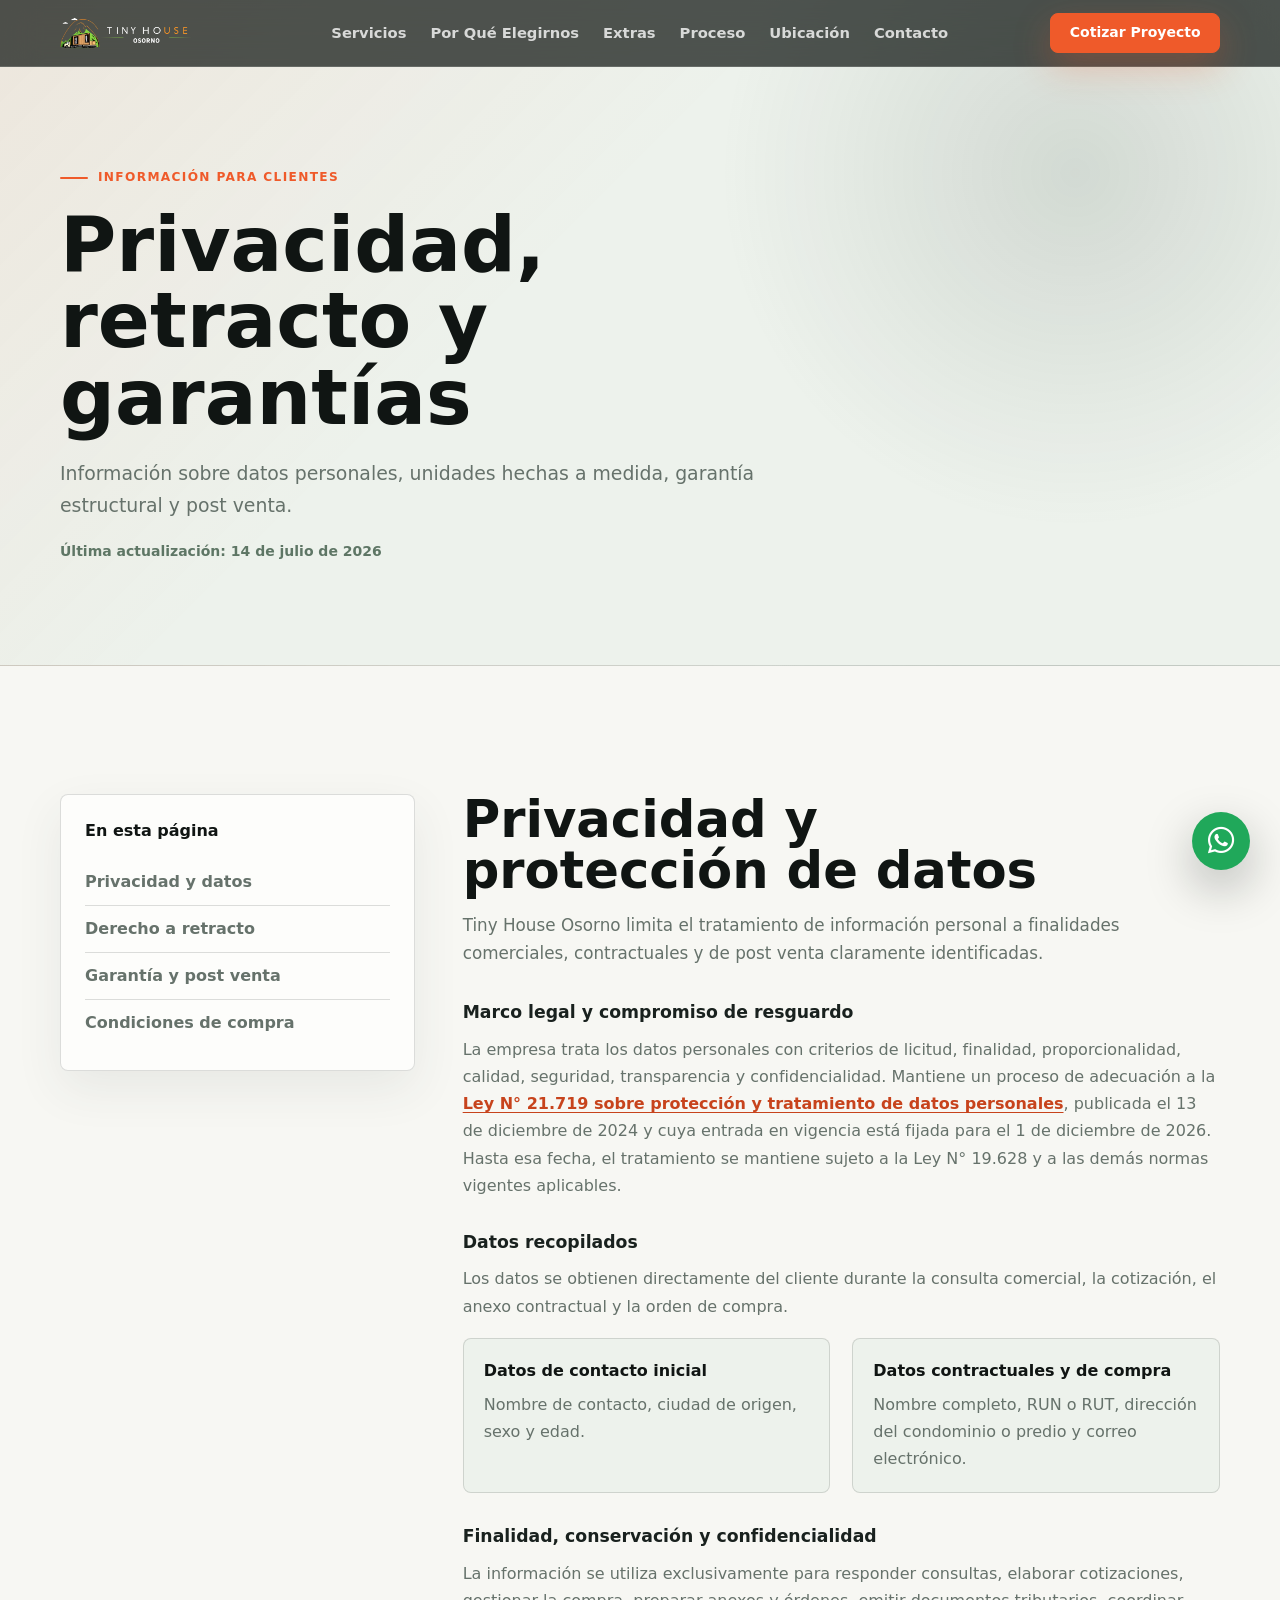
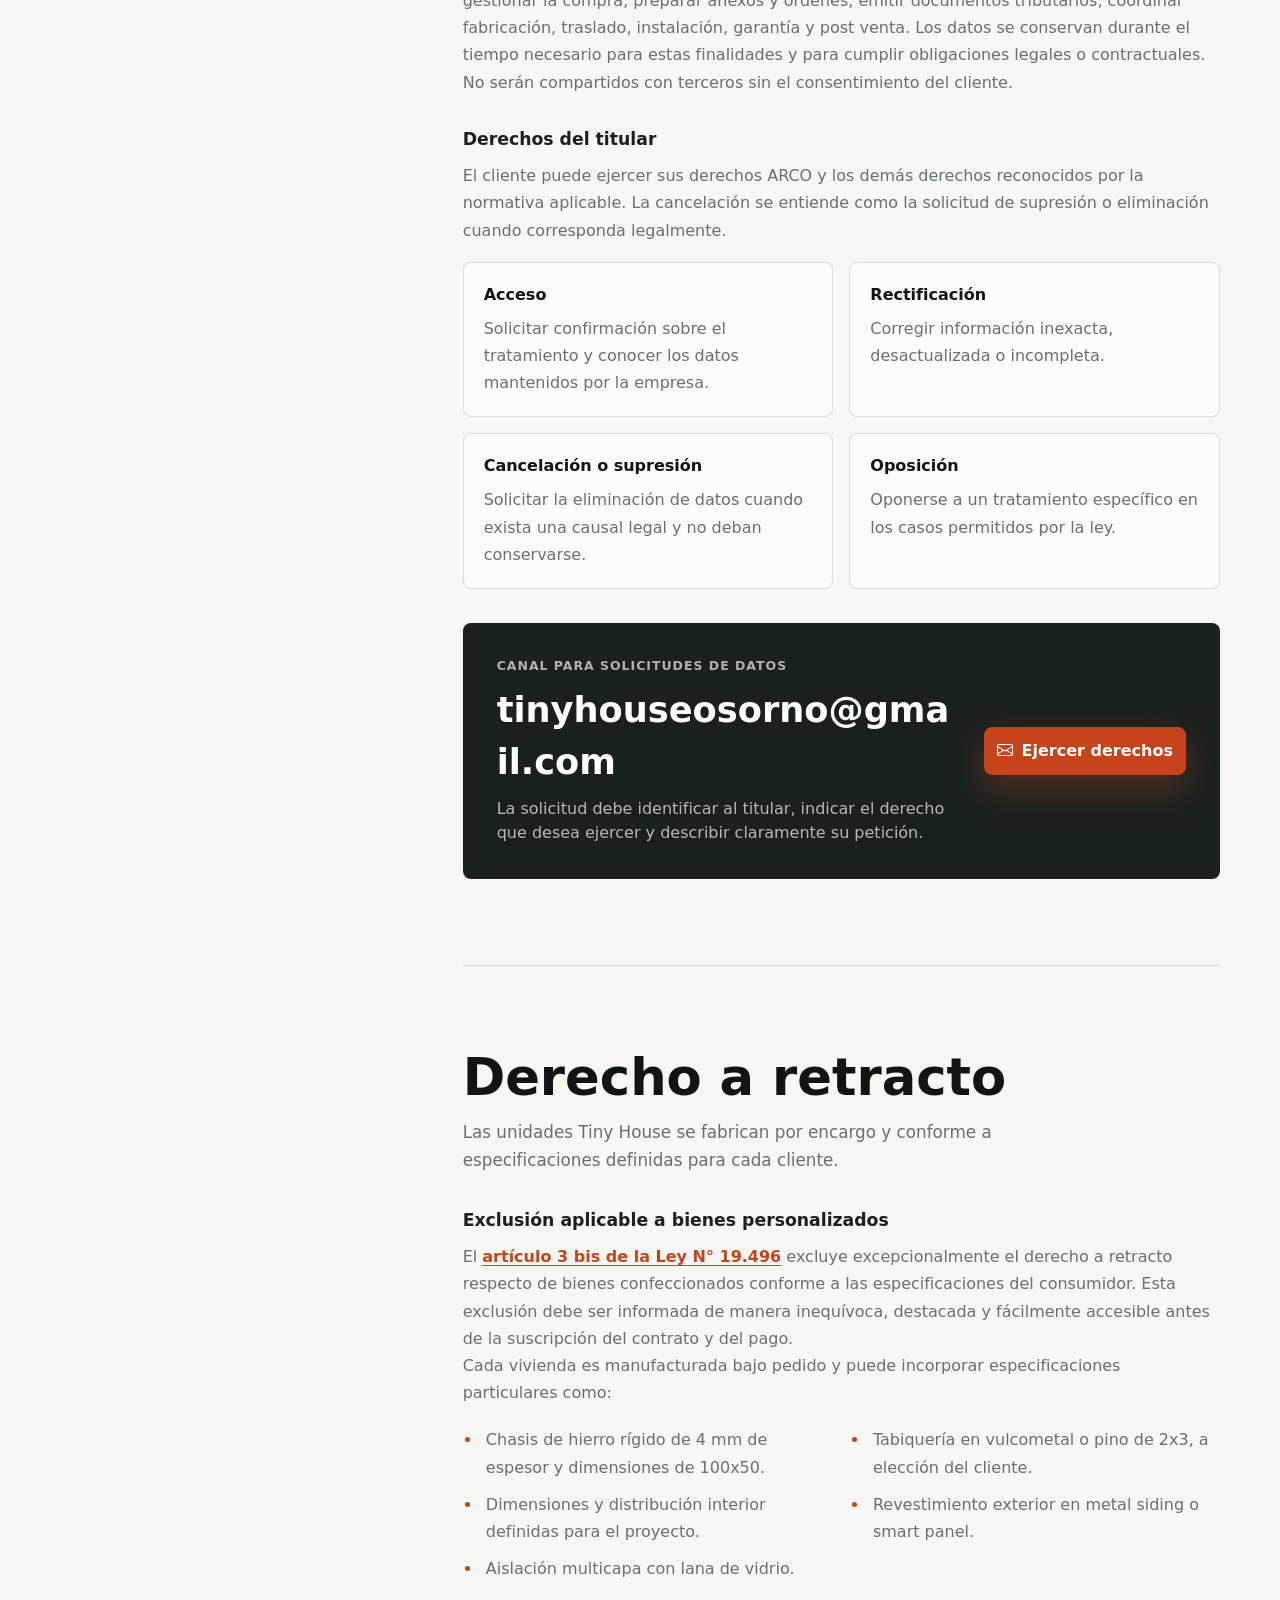
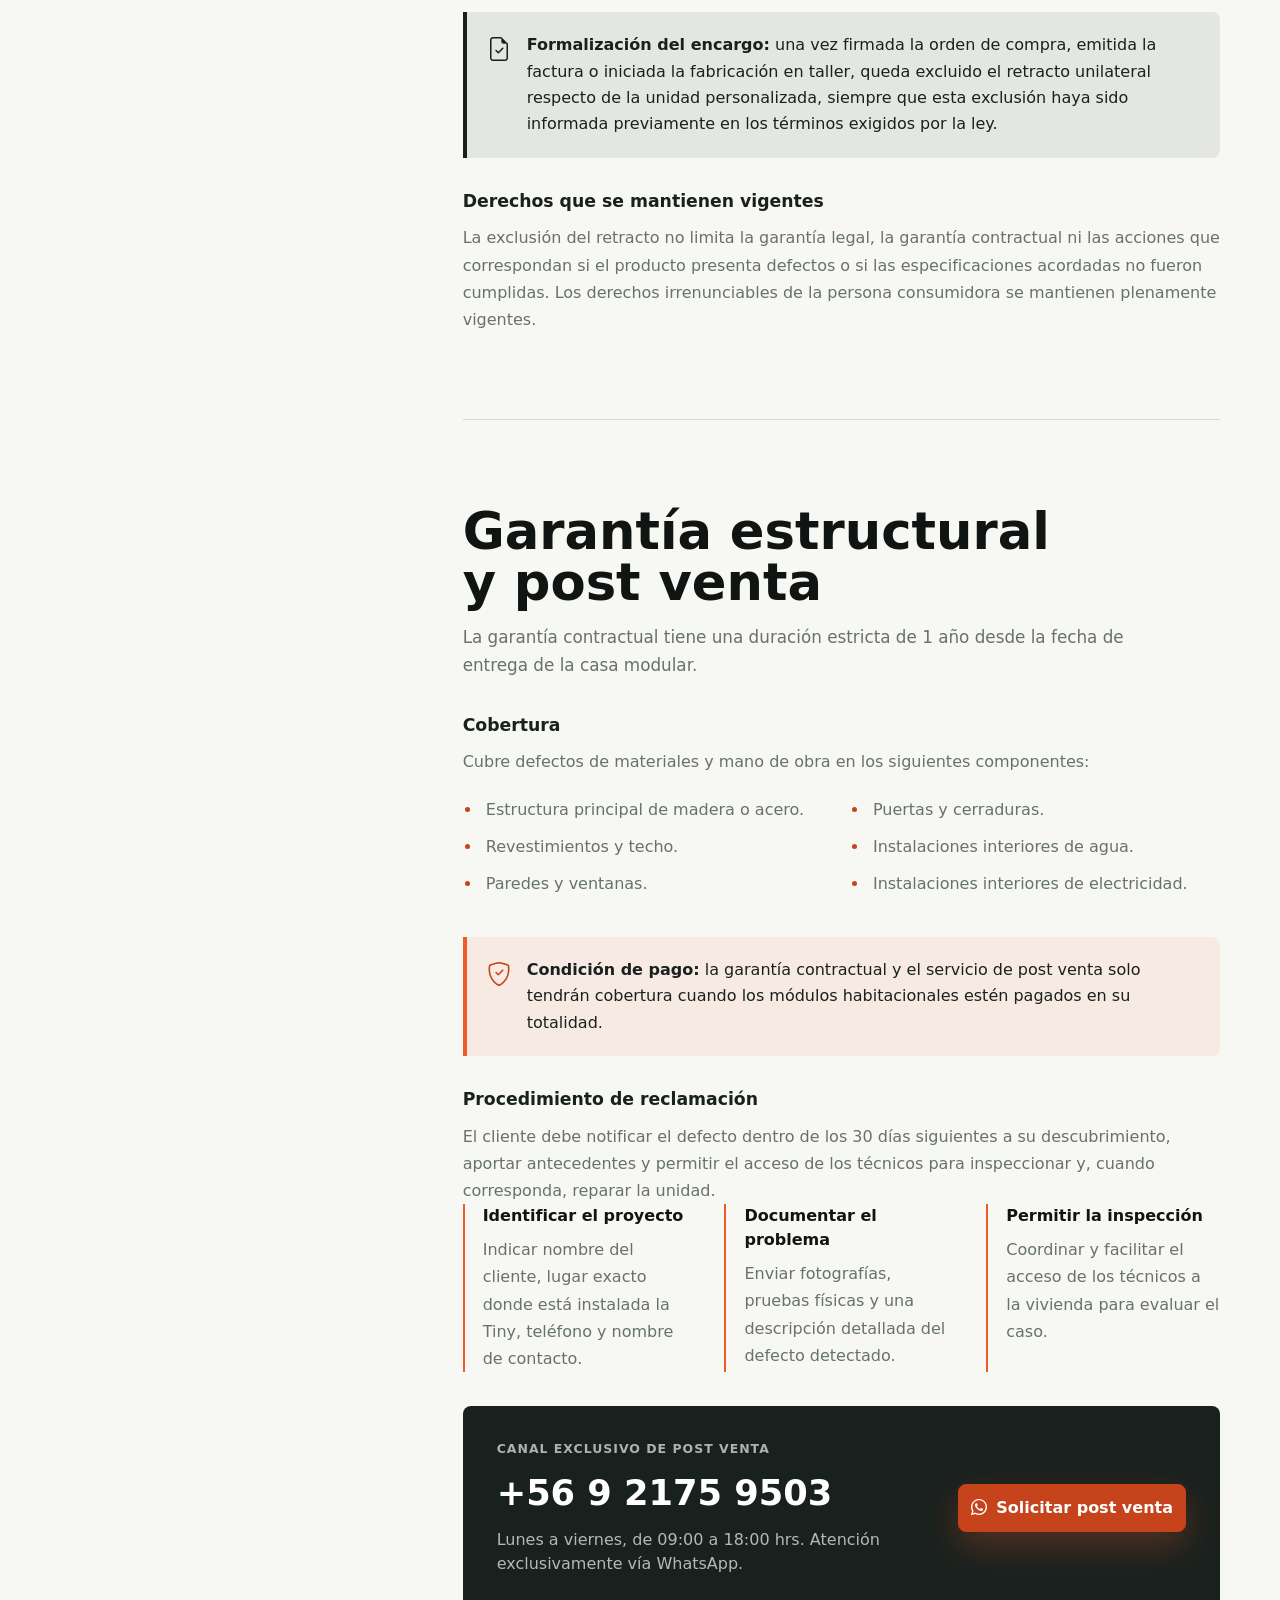
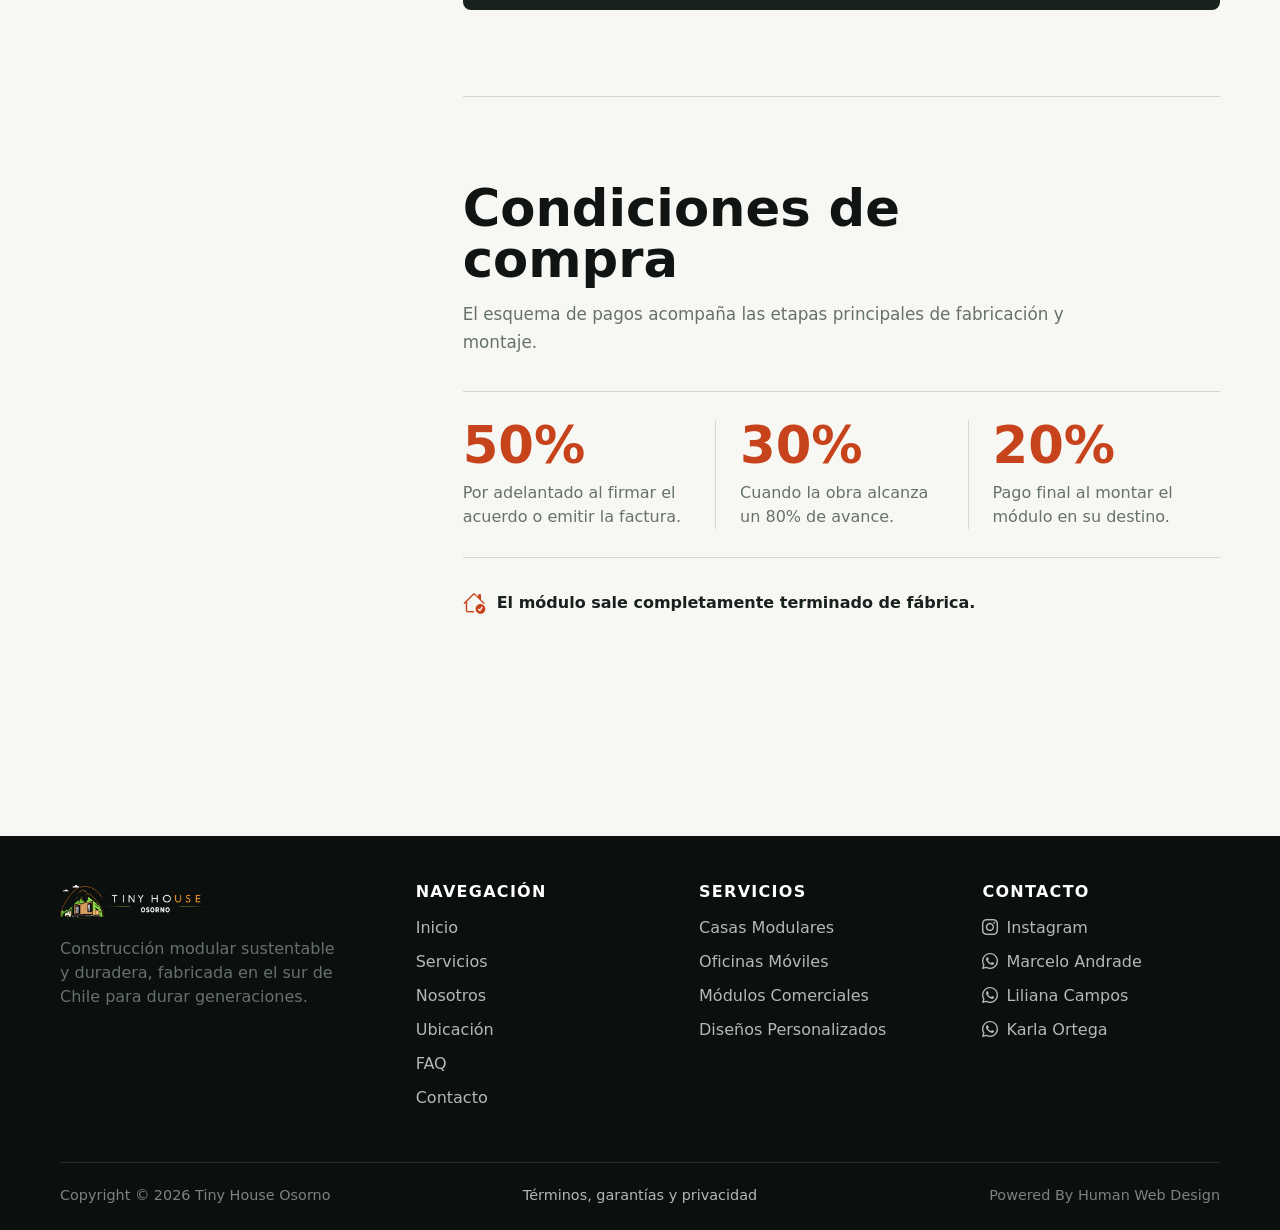
==== commit b78f0422: "update navbar" ====
--- a/privacidad.html
+++ b/privacidad.html
@@ -9,7 +9,7 @@
   <link rel="preconnect" href="https://code.jquery.com">
   <link href="https://cdn.jsdelivr.net/npm/bootstrap@5.3.3/dist/css/bootstrap.min.css" rel="stylesheet">
   <link href="https://cdn.jsdelivr.net/npm/bootstrap-icons@1.11.3/font/bootstrap-icons.min.css" rel="stylesheet">
-  <link rel="stylesheet" href="assets/css/styles.css?v=20260714-cta">
+  <link rel="stylesheet" href="assets/css/styles.css?v=20260714-compact-nav">
   <link rel="icon" type="image/x-icon" href="assets/img/favicon.ico">
   <script src="assets/js/script.js?v=20260714-policy" defer></script>
 </head>
--- a/assets/css/styles.css
+++ b/assets/css/styles.css
@@ -15,7 +15,7 @@
   --radius: 8px;
   --ease-out: cubic-bezier(0.23, 1, 0.32, 1);
   --ease-in-out: cubic-bezier(0.77, 0, 0.175, 1);
-  --header-height: 78px;
+  --header-height: 66px;
 }
 
 * {
@@ -209,11 +209,14 @@
   border-bottom: 1px solid var(--line-dark);
   backdrop-filter: blur(18px) saturate(1.35);
   -webkit-backdrop-filter: blur(18px) saturate(1.35);
+  transition:
+    background-color 180ms var(--ease-out),
+    border-color 180ms var(--ease-out);
 }
 
 .navbar {
   min-height: var(--header-height);
-  padding-block: 12px;
+  padding-block: 6px;
 }
 
 .navbar > .page-shell {
@@ -224,15 +227,15 @@
 }
 
 .navbar-brand {
-  flex: 0 1 160px;
-  max-width: 160px;
+  flex: 0 1 137px;
+  max-width: 137px;
   min-width: 0;
 }
 
 .navbar-brand img {
-  width: 100%;
-  height: auto;
-  max-height: 54px;
+  width: auto;
+  height: 32px;
+  max-width: 100%;
   object-fit: contain;
 }
 
@@ -241,10 +244,21 @@
 }
 
 .navbar .nav-link {
+  display: flex;
+  min-height: 40px;
+  align-items: center;
   color: rgba(255, 255, 255, 0.78);
   font-size: 0.92rem;
   font-weight: 750;
-  padding-inline: 12px;
+  line-height: 1.1;
+  padding: 0.25rem 0.7rem;
+}
+
+.navbar .btn {
+  min-height: 40px;
+  padding: 0.375rem 1.15rem;
+  font-size: 0.875rem;
+  line-height: 1.1;
 }
 
 .navbar .nav-link:hover,
@@ -1035,15 +1049,32 @@
   min-height: 460px;
 }
 
+.model-gallery .carousel-item {
+  background: var(--ink-2);
+}
+
 .model-gallery .carousel-item img {
+  display: block;
   width: 100%;
   height: 100%;
   object-fit: cover;
+  object-position: center;
   background: var(--moss);
+}
+
+.model-gallery .carousel-item img[alt*="Plano"],
+.model-gallery .carousel-item img[alt*="plan"] {
+  padding: clamp(6px, 0.8vw, 12px);
+  object-fit: contain;
+  background: var(--ink-2);
 }
 
 .model-gallery .carousel-control-prev,
 .model-gallery .carousel-control-next {
+  top: 0;
+  bottom: 0;
+  display: flex;
+  align-items: center;
   width: 64px;
   opacity: 1;
 }
@@ -1971,14 +2002,43 @@
 }
 
 @media (min-width: 992px) {
+  .model-modal {
+    --model-gallery-height: clamp(260px, 52dvh, 500px);
+  }
+
+  .model-modal .modal-content {
+    max-height: calc(100dvh - 2rem);
+  }
+
+  .model-modal-grid {
+    height: var(--model-gallery-height);
+    min-height: 0;
+  }
+
+  .model-gallery,
+  .model-gallery .carousel-inner,
+  .model-gallery .carousel-item {
+    height: var(--model-gallery-height);
+    min-height: 0;
+    max-height: 500px;
+  }
+
+  .model-modal-copy {
+    height: 100%;
+    overflow-y: auto;
+    overscroll-behavior: contain;
+    scrollbar-gutter: stable;
+  }
+
   .hero-section {
-    height: 100dvh;
-    max-height: 100dvh;
+    min-height: 100dvh;
+    height: auto;
+    max-height: none;
   }
 
   .hero-content {
-    height: 100dvh;
-    min-height: 0;
+    min-height: 100dvh;
+    height: auto;
     padding-top: calc(var(--header-height) + 34px);
     padding-bottom: clamp(28px, 5vh, 58px);
   }
@@ -1986,89 +2046,6 @@
   .hero-copy h1 {
     max-width: 22ch;
     font-size: clamp(3rem, 4.8vw, 4.5rem);
-  }
-
-.manufacturing-section {
-  display: flex;
-  height: calc(100dvh - var(--header-height) - 1px);
-  min-height: 0;
-  max-height: calc(100dvh - var(--header-height) - 1px);
-    align-items: center;
-    padding-block: clamp(18px, 2.8vh, 30px);
-    overflow: hidden;
-  }
-
-  .manufacturing-section > .page-shell {
-    display: grid;
-    width: 100%;
-    height: 100%;
-    min-height: 0;
-    max-height: 100%;
-    grid-template-rows: auto minmax(0, 1fr);
-    align-content: center;
-  }
-
-  .manufacturing-section .section-head {
-    gap: 8px;
-    margin-bottom: clamp(12px, 2vh, 18px);
-  }
-
-  .manufacturing-section .section-head h2 {
-    max-width: 19ch;
-    font-size: clamp(1.85rem, 3.1vw, 3rem);
-  }
-
-  .manufacturing-section .section-head p {
-    font-size: clamp(0.82rem, 1.1vw, 0.96rem);
-  }
-
-  .manufacturing-grid {
-    height: 100%;
-    min-height: 0;
-    grid-template-rows: repeat(2, minmax(0, 1fr));
-    gap: clamp(12px, 1.8vw, 20px);
-  }
-
-  .manufacturing-feature,
-  .manufacturing-tile {
-    min-height: 0;
-  }
-
-  .manufacturing-feature {
-    grid-template-rows: minmax(0, 1fr) auto;
-  }
-
-  .manufacturing-feature > div,
-  .manufacturing-tile > div {
-    gap: 8px;
-    padding: clamp(14px, 1.8vw, 22px);
-  }
-
-  .manufacturing-feature h3,
-  .manufacturing-tile h3 {
-    font-size: clamp(1.05rem, 1.55vw, 1.4rem);
-  }
-
-  .manufacturing-feature p,
-  .manufacturing-tile p {
-    font-size: clamp(0.78rem, 1vw, 0.9rem);
-    line-height: 1.38;
-  }
-
-  .timeline-section,
-  .location-section {
-    height: calc(100dvh - var(--header-height));
-    max-height: calc(100dvh - var(--header-height));
-    display: flex;
-    align-items: center;
-    padding-block: clamp(20px, 3.4vh, 38px);
-    overflow: hidden;
-  }
-
-  .timeline-section > .page-shell,
-  .location-section > .page-shell {
-    width: 100%;
-    max-height: 100%;
   }
 
   .models-section,
@@ -2187,9 +2164,124 @@
   }
 }
 
+@media (min-width: 992px) and (min-height: 850px) {
+  .manufacturing-section,
+  .timeline-section,
+  .location-section {
+    display: flex;
+    min-height: calc(100dvh - var(--header-height));
+    align-items: center;
+    overflow: visible;
+  }
+
+  .manufacturing-section {
+    min-height: calc(100dvh - var(--header-height) - 1px);
+    padding-block: clamp(18px, 2.8vh, 30px);
+  }
+
+  .manufacturing-section > .page-shell,
+  .timeline-section > .page-shell,
+  .location-section > .page-shell {
+    width: 100%;
+  }
+
+  .manufacturing-section .section-head {
+    gap: 8px;
+    margin-bottom: clamp(12px, 2vh, 18px);
+  }
+
+  .manufacturing-section .section-head h2 {
+    max-width: 19ch;
+    font-size: clamp(1.85rem, 3.1vw, 3rem);
+  }
+
+  .manufacturing-section .section-head p {
+    font-size: clamp(0.82rem, 1.1vw, 0.96rem);
+  }
+
+  .manufacturing-grid {
+    grid-template-rows: repeat(2, minmax(270px, auto));
+    gap: clamp(12px, 1.8vw, 20px);
+  }
+
+  .manufacturing-feature {
+    grid-template-rows: minmax(360px, 1fr) auto;
+  }
+
+  .manufacturing-feature > div,
+  .manufacturing-tile > div {
+    gap: 8px;
+    padding: clamp(14px, 1.8vw, 22px);
+  }
+
+  .manufacturing-feature h3,
+  .manufacturing-tile h3 {
+    font-size: clamp(1.05rem, 1.55vw, 1.4rem);
+  }
+
+  .manufacturing-feature p,
+  .manufacturing-tile p {
+    font-size: clamp(0.78rem, 1vw, 0.9rem);
+    line-height: 1.38;
+  }
+
+  .timeline-section,
+  .location-section {
+    padding-block: clamp(20px, 3.4vh, 38px);
+  }
+}
+
+@media (min-width: 992px) and (max-height: 849.98px) {
+  .manufacturing-section,
+  .timeline-section,
+  .location-section {
+    min-height: auto;
+    height: auto;
+    max-height: none;
+    padding-block: clamp(48px, 7vh, 68px);
+    overflow: visible;
+  }
+
+  .manufacturing-section .section-head,
+  .timeline-section .section-head,
+  .location-section .section-head {
+    margin-bottom: clamp(14px, 2.4vh, 20px);
+  }
+
+  .manufacturing-grid {
+    grid-auto-rows: auto;
+    gap: clamp(16px, 2vw, 22px);
+  }
+
+  .manufacturing-feature {
+    grid-template-rows: minmax(360px, auto) auto;
+  }
+
+  .manufacturing-feature > div,
+  .manufacturing-tile > div {
+    padding: clamp(18px, 2.2vw, 26px);
+  }
+
+  .timeline-shell {
+    gap: clamp(18px, 2.5vw, 32px);
+  }
+
+  .timeline-card {
+    min-height: 260px;
+    gap: 14px;
+    padding: clamp(22px, 3vw, 32px);
+  }
+
+  .map-card iframe {
+    height: auto;
+    min-height: 280px;
+    aspect-ratio: 16 / 9;
+  }
+}
+
 @media (max-width: 991.98px) {
   :root {
-    --header-height: 74px;
+    --header-height: 64px;
   }
 
   html,
@@ -2231,6 +2323,7 @@
   }
 
   .navbar .nav-link {
+    min-height: 44px;
     padding: 12px 0;
     font-size: 1.05rem;
   }
@@ -2382,14 +2475,14 @@
   }
 
   .navbar-brand {
-    flex-basis: 140px;
-    max-width: 140px;
+    flex-basis: 120px;
+    max-width: 120px;
   }
 
   .navbar-brand img {
-    width: 100%;
-    height: auto;
-    max-height: 45px;
+    width: auto;
+    height: 28px;
+    max-width: 100%;
     object-fit: contain;
   }
 
@@ -2571,14 +2664,14 @@
   }
 
   .navbar-brand {
-    flex-basis: 118px;
-    max-width: 118px;
+    flex-basis: 111px;
+    max-width: 111px;
   }
 
   .navbar-brand img {
-    width: 100%;
-    height: auto;
-    max-height: 42px;
+    width: auto;
+    height: 26px;
+    max-width: 100%;
   }
 
   h1 {
